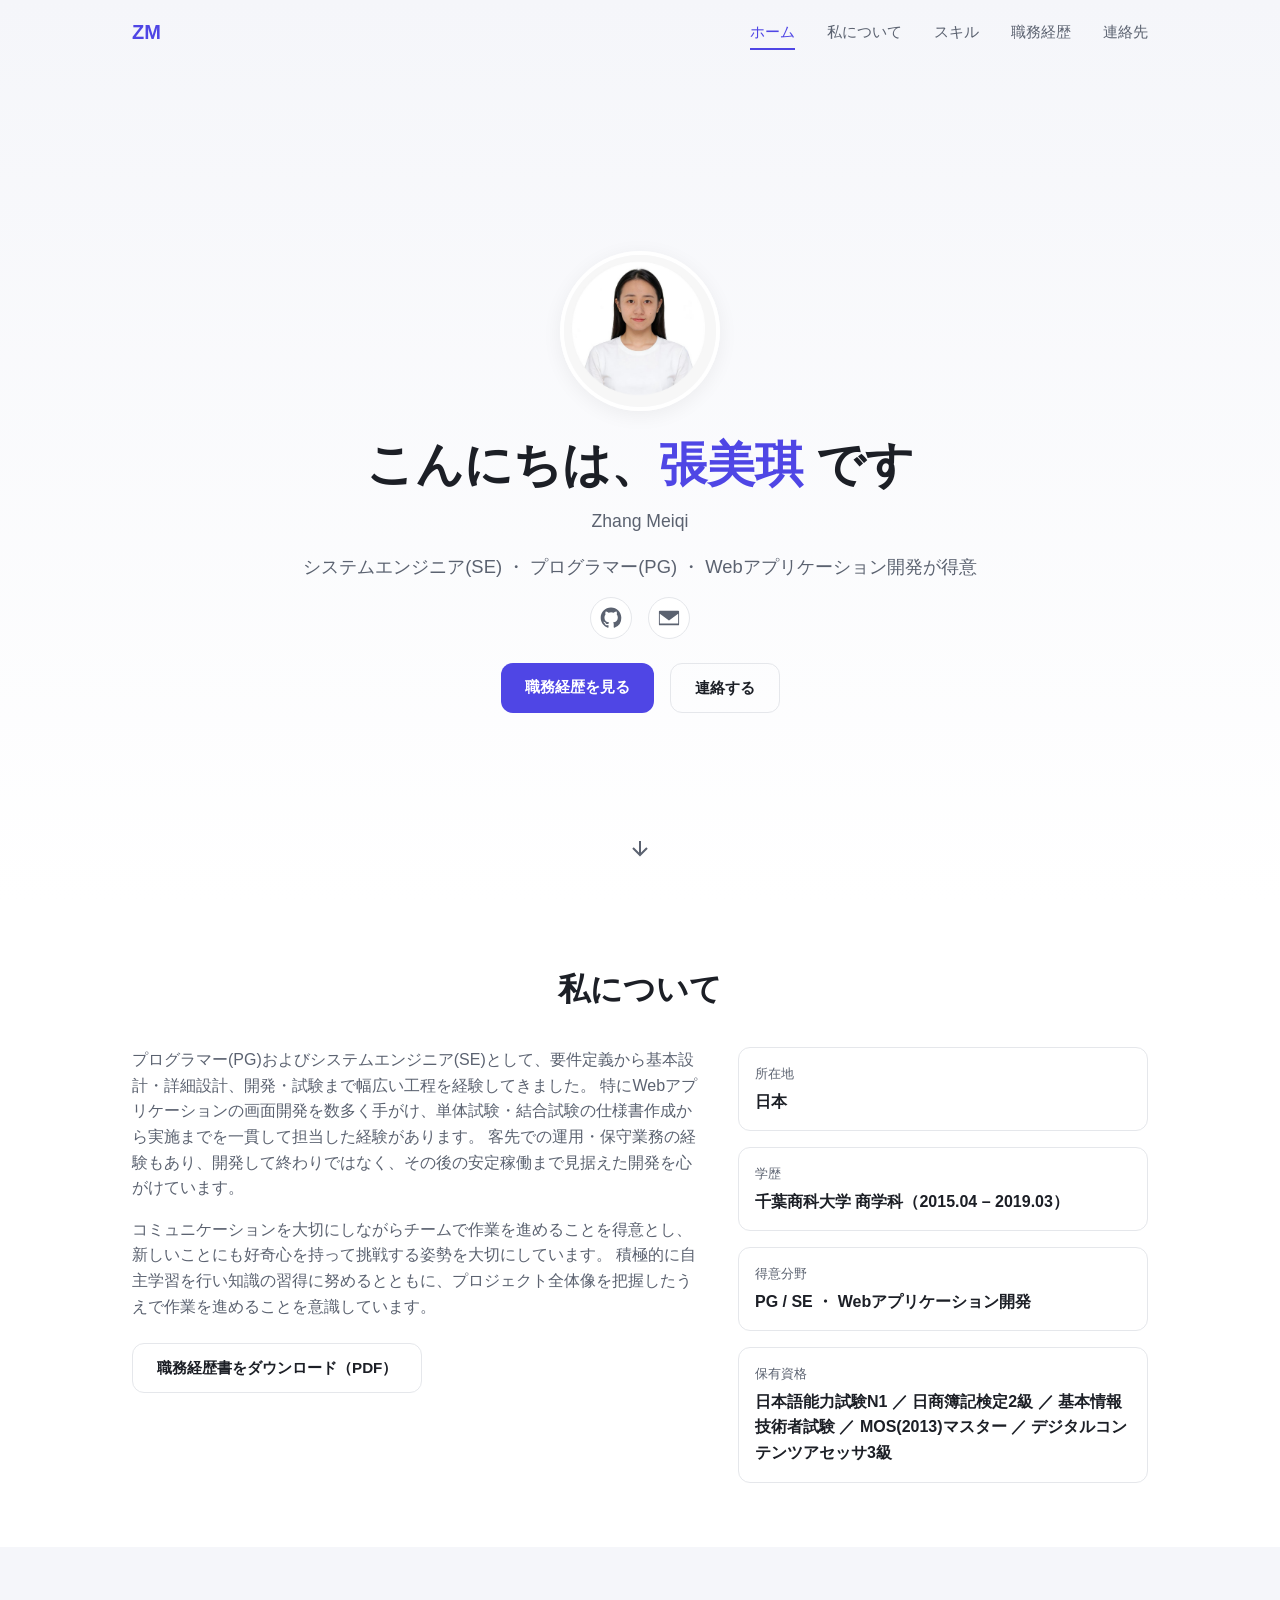
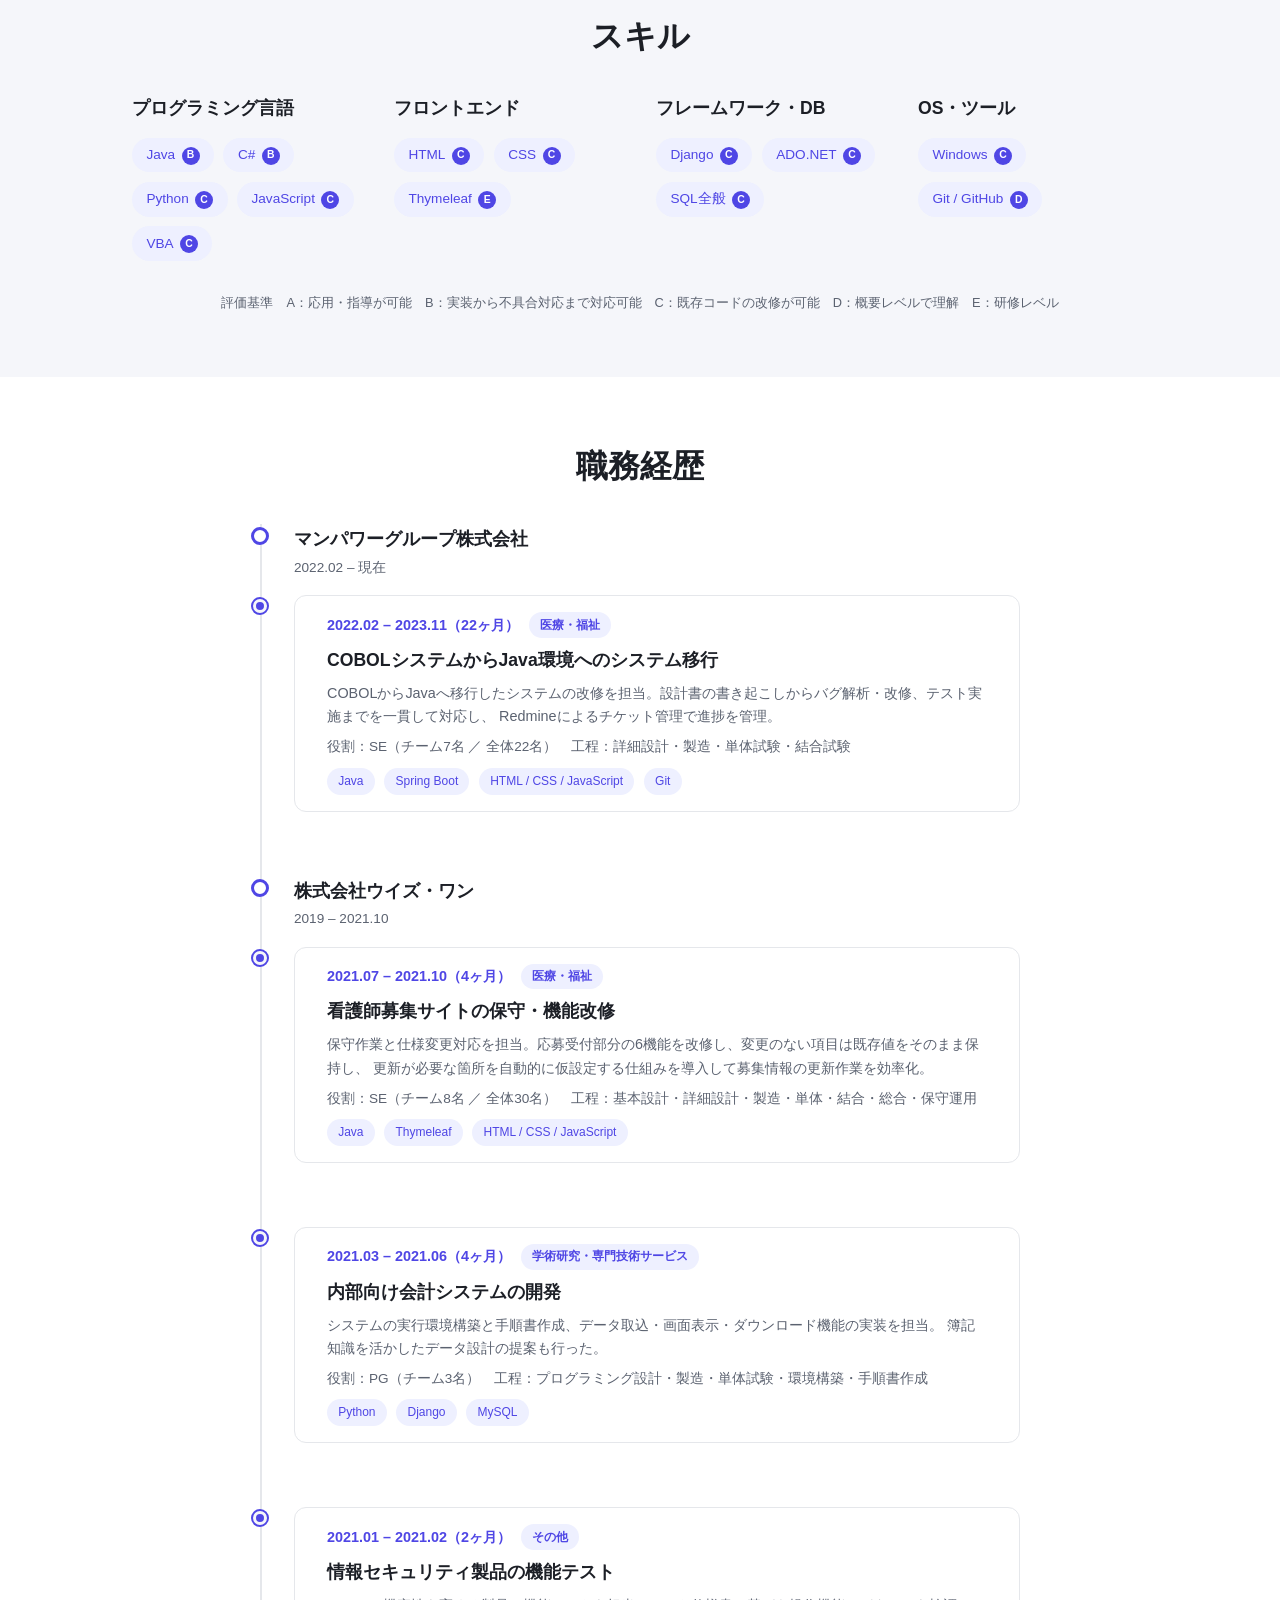
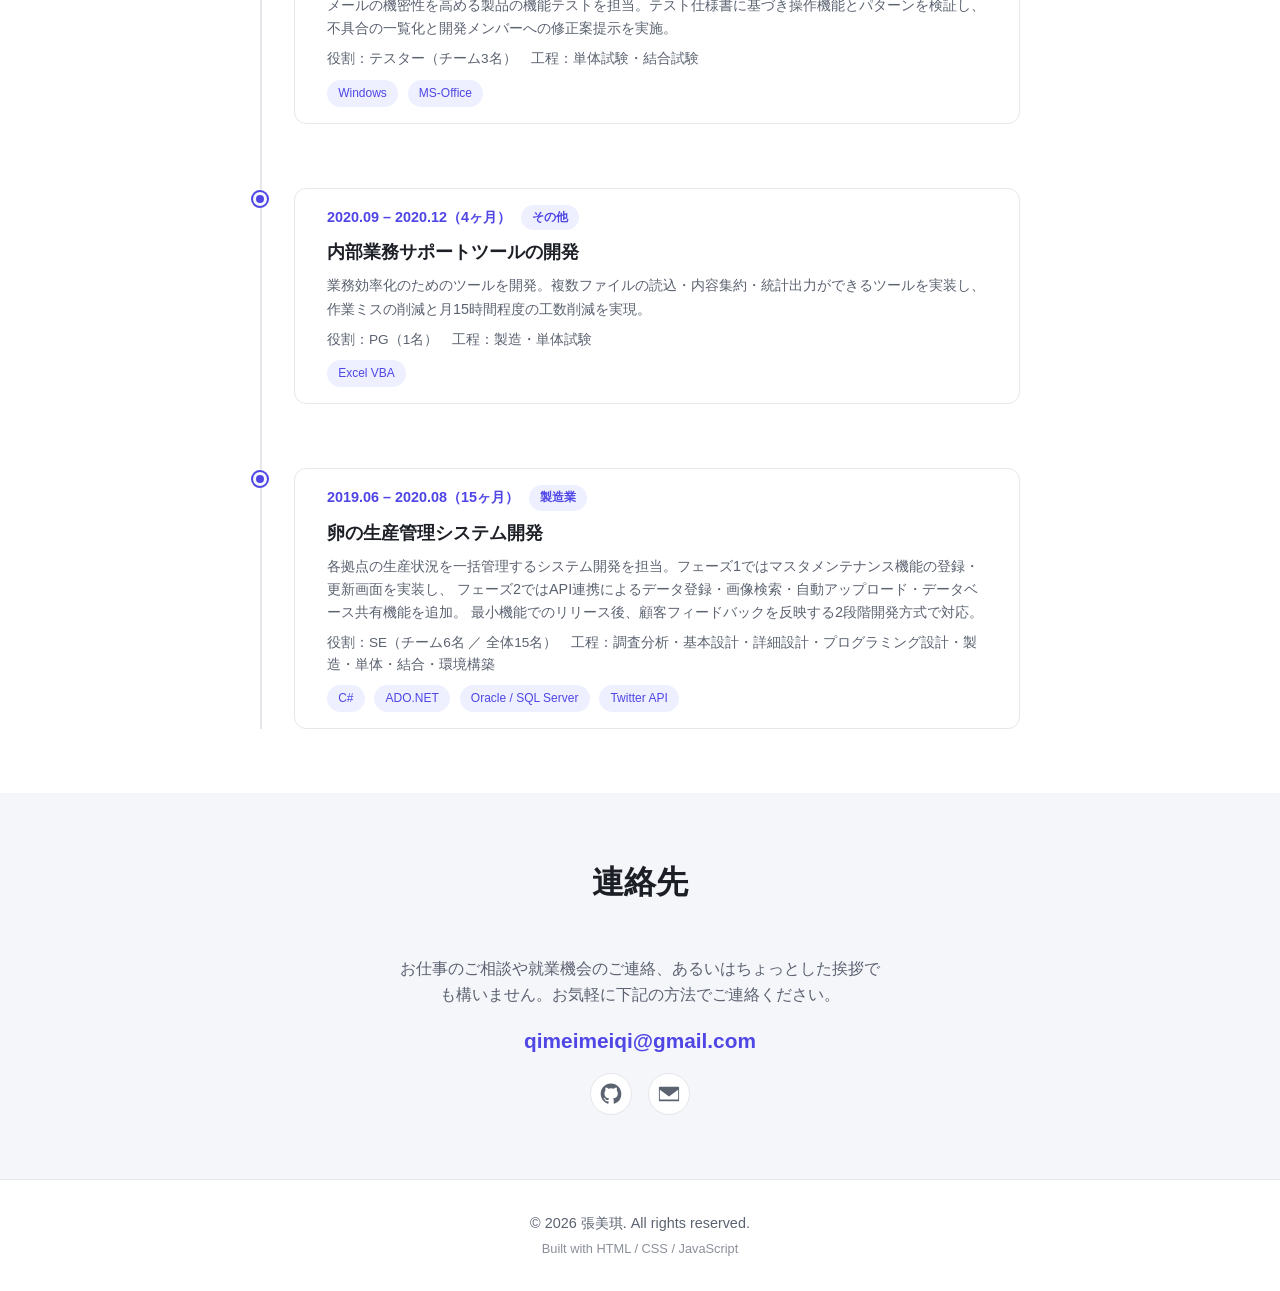
==== index.html @ 6fef71ed "Add personal portfolio website Static single-page site with hero, about, skills, career timeline, an" ====
<!DOCTYPE html>
<html lang="ja">
<head>
  <meta charset="UTF-8">
  <meta name="viewport" content="width=device-width, initial-scale=1.0">
  <!-- TODO: 替换为你自己的描述，用于搜索引擎摘要 -->
  <meta name="description" content="張美琪のポートフォリオサイト —— システムエンジニア(SE)・プログラマー(PG)。Webアプリケーション開発を中心に活動しています。">
  <title>張美琪 | ポートフォリオ</title>
  <link rel="icon" href="assets/favicon.svg" type="image/svg+xml">
  <link rel="stylesheet" href="css/style.css">
</head>
<body>

  <!-- ========== 导航栏 ========== -->
  <header class="navbar" id="navbar">
    <nav class="nav container">
      <a href="#home" class="nav-logo">ZM</a>
      <button class="nav-toggle" id="navToggle" aria-label="メニューを開く" aria-expanded="false">
        <span></span>
        <span></span>
        <span></span>
      </button>
      <ul class="nav-links" id="navLinks">
        <li><a href="#home" class="nav-link active" data-nav="home">ホーム</a></li>
        <li><a href="#about" class="nav-link" data-nav="about">私について</a></li>
        <li><a href="#skills" class="nav-link" data-nav="skills">スキル</a></li>
        <li><a href="#career" class="nav-link" data-nav="career">職務経歴</a></li>
        <li><a href="#contact" class="nav-link" data-nav="contact">連絡先</a></li>
      </ul>
    </nav>
  </header>

  <main>

    <!-- ========== Hero 首屏 ========== -->
    <section id="home" class="hero">
      <div class="container hero-content">
        <img
          class="hero-avatar"
          src="assets/images/avatar.jpg"
          alt="張美琪のプロフィール写真"
          width="160"
          height="160"
        >
        <h1 class="hero-title">こんにちは、<span class="highlight">張美琪</span> です <span class="hero-title-en">Zhang Meiqi</span></h1>
        <p class="hero-subtitle">システムエンジニア(SE) ・ プログラマー(PG) ・ Webアプリケーション開発が得意</p>

        <div class="social-links">
          <a href="https://github.com/qimeimeiqi-hash" class="social-link" aria-label="GitHub" title="GitHub" target="_blank" rel="noopener noreferrer">
            <svg viewBox="0 0 24 24" width="22" height="22" fill="currentColor" aria-hidden="true">
              <path d="M12 .5C5.73.5.75 5.48.75 11.75c0 5.02 3.26 9.28 7.78 10.78.57.1.78-.25.78-.55 0-.27-.01-1.16-.02-2.1-3.17.69-3.84-1.34-3.84-1.34-.52-1.32-1.27-1.67-1.27-1.67-1.04-.71.08-.7.08-.7 1.15.08 1.75 1.18 1.75 1.18 1.02 1.75 2.67 1.24 3.32.95.1-.74.4-1.24.72-1.53-2.53-.29-5.19-1.27-5.19-5.63 0-1.24.44-2.26 1.17-3.05-.12-.29-.51-1.45.11-3.02 0 0 .96-.31 3.14 1.17a10.9 10.9 0 0 1 5.72 0c2.18-1.48 3.14-1.17 3.14-1.17.62 1.57.23 2.73.11 3.02.73.79 1.17 1.81 1.17 3.05 0 4.37-2.67 5.34-5.21 5.62.41.36.77 1.07.77 2.15 0 1.55-.01 2.8-.01 3.18 0 .3.2.66.79.55A11.26 11.26 0 0 0 23.25 11.75C23.25 5.48 18.27.5 12 .5z"/>
            </svg>
          </a>
          <a href="mailto:qimeimeiqi@gmail.com" class="social-link" aria-label="メール" title="メール">
            <svg viewBox="0 0 24 24" width="22" height="22" fill="currentColor" aria-hidden="true">
              <path d="M2 4h20a1 1 0 0 1 1 1v14a1 1 0 0 1-1 1H2a1 1 0 0 1-1-1V5a1 1 0 0 1 1-1zm10 9L3.5 6h17L12 13zM2 7.24V18h20V7.24l-10 7.5-10-7.5z"/>
            </svg>
          </a>
        </div>

        <div class="hero-cta">
          <a href="#career" class="btn btn-primary">職務経歴を見る</a>
          <a href="#contact" class="btn btn-outline">連絡する</a>
        </div>
      </div>

      <a href="#about" class="scroll-hint" aria-label="下へスクロール">
        <svg viewBox="0 0 24 24" width="24" height="24" fill="none" stroke="currentColor" stroke-width="2" aria-hidden="true">
          <path d="M12 5v14M5 12l7 7 7-7"/>
        </svg>
      </a>
    </section>

    <!-- ========== 关于我 ========== -->
    <section id="about" class="section">
      <div class="container">
        <h2 class="section-title fade-in">私について</h2>
        <div class="about-grid">
          <div class="about-text fade-in">
            <p>
              プログラマー(PG)およびシステムエンジニア(SE)として、要件定義から基本設計・詳細設計、開発・試験まで幅広い工程を経験してきました。
              特にWebアプリケーションの画面開発を数多く手がけ、単体試験・結合試験の仕様書作成から実施までを一貫して担当した経験があります。
              客先での運用・保守業務の経験もあり、開発して終わりではなく、その後の安定稼働まで見据えた開発を心がけています。
            </p>
            <p>
              コミュニケーションを大切にしながらチームで作業を進めることを得意とし、新しいことにも好奇心を持って挑戦する姿勢を大切にしています。
              積極的に自主学習を行い知識の習得に努めるとともに、プロジェクト全体像を把握したうえで作業を進めることを意識しています。
            </p>
            <a href="assets/docs/resume.pdf" class="btn btn-outline resume-btn" download="職務経歴書_張美琪.pdf">職務経歴書をダウンロード（PDF）</a>
          </div>
          <div class="about-cards fade-in">
            <div class="info-card">
              <span class="info-card-label">所在地</span>
              <span class="info-card-value">日本</span>
            </div>
            <div class="info-card">
              <span class="info-card-label">学歴</span>
              <span class="info-card-value">千葉商科大学 商学科（2015.04 – 2019.03）</span>
            </div>
            <div class="info-card">
              <span class="info-card-label">得意分野</span>
              <span class="info-card-value">PG / SE ・ Webアプリケーション開発</span>
            </div>
            <div class="info-card">
              <span class="info-card-label">保有資格</span>
              <span class="info-card-value">日本語能力試験N1 ／ 日商簿記検定2級 ／ 基本情報技術者試験 ／ MOS(2013)マスター ／ デジタルコンテンツアセッサ3級</span>
            </div>
          </div>
        </div>
      </div>
    </section>

    <!-- ========== 技能 ========== -->
    <section id="skills" class="section section-alt">
      <div class="container">
        <h2 class="section-title fade-in">スキル</h2>
        <div class="skills-grid">
          <div class="skill-group fade-in">
            <h3 class="skill-group-title">プログラミング言語</h3>
            <div class="tag-cloud">
              <span class="tag">Java<span class="skill-level" title="基本実装から不具合対応まで対応可能">B</span></span>
              <span class="tag">C#<span class="skill-level" title="基本実装から不具合対応まで対応可能">B</span></span>
              <span class="tag">Python<span class="skill-level" title="既存コードの改修が可能">C</span></span>
              <span class="tag">JavaScript<span class="skill-level" title="既存コードの改修が可能">C</span></span>
              <span class="tag">VBA<span class="skill-level" title="既存コードの改修が可能">C</span></span>
            </div>
          </div>
          <div class="skill-group fade-in">
            <h3 class="skill-group-title">フロントエンド</h3>
            <div class="tag-cloud">
              <span class="tag">HTML<span class="skill-level" title="既存コードの改修が可能">C</span></span>
              <span class="tag">CSS<span class="skill-level" title="既存コードの改修が可能">C</span></span>
              <span class="tag">Thymeleaf<span class="skill-level" title="研修レベル">E</span></span>
            </div>
          </div>
          <div class="skill-group fade-in">
            <h3 class="skill-group-title">フレームワーク・DB</h3>
            <div class="tag-cloud">
              <span class="tag">Django<span class="skill-level" title="既存コードの改修が可能">C</span></span>
              <span class="tag">ADO.NET<span class="skill-level" title="既存コードの改修が可能">C</span></span>
              <span class="tag">SQL全般<span class="skill-level" title="既存コードの改修が可能">C</span></span>
            </div>
          </div>
          <div class="skill-group fade-in">
            <h3 class="skill-group-title">OS・ツール</h3>
            <div class="tag-cloud">
              <span class="tag">Windows<span class="skill-level" title="既存コードの改修が可能">C</span></span>
              <span class="tag">Git / GitHub<span class="skill-level" title="概要レベルで理解">D</span></span>
            </div>
          </div>
        </div>
        <p class="skills-legend fade-in">評価基準　A：応用・指導が可能　B：実装から不具合対応まで対応可能　C：既存コードの改修が可能　D：概要レベルで理解　E：研修レベル</p>
      </div>
    </section>

    <!-- ========== 职务经历 ========== -->
    <section id="career" class="section">
      <div class="container">
        <h2 class="section-title fade-in">職務経歴</h2>
        <div class="timeline">

          <div class="timeline-company fade-in">
            <span class="timeline-company-dot"></span>
            <div>
              <h3 class="timeline-company-name">マンパワーグループ株式会社</h3>
              <span class="timeline-company-period">2022.02 – 現在</span>
            </div>
          </div>

          <div class="timeline-item fade-in">
            <span class="timeline-dot"></span>
            <div class="timeline-content">
              <div class="timeline-meta">
                <span class="timeline-date">2022.02 – 2023.11（22ヶ月）</span>
                <span class="timeline-industry">医療・福祉</span>
              </div>
              <h3 class="timeline-title">COBOLシステムからJava環境へのシステム移行</h3>
              <p class="timeline-desc">
                COBOLからJavaへ移行したシステムの改修を担当。設計書の書き起こしからバグ解析・改修、テスト実施までを一貫して対応し、
                Redmineによるチケット管理で進捗を管理。
              </p>
              <p class="timeline-role">役割：SE（チーム7名 ／ 全体22名）　工程：詳細設計・製造・単体試験・結合試験</p>
              <div class="tag-cloud">
                <span class="tag tag-sm">Java</span>
                <span class="tag tag-sm">Spring Boot</span>
                <span class="tag tag-sm">HTML / CSS / JavaScript</span>
                <span class="tag tag-sm">Git</span>
              </div>
            </div>
          </div>

          <div class="timeline-company fade-in">
            <span class="timeline-company-dot"></span>
            <div>
              <h3 class="timeline-company-name">株式会社ウイズ・ワン</h3>
              <span class="timeline-company-period">2019 – 2021.10</span>
            </div>
          </div>

          <div class="timeline-item fade-in">
            <span class="timeline-dot"></span>
            <div class="timeline-content">
              <div class="timeline-meta">
                <span class="timeline-date">2021.07 – 2021.10（4ヶ月）</span>
                <span class="timeline-industry">医療・福祉</span>
              </div>
              <h3 class="timeline-title">看護師募集サイトの保守・機能改修</h3>
              <p class="timeline-desc">
                保守作業と仕様変更対応を担当。応募受付部分の6機能を改修し、変更のない項目は既存値をそのまま保持し、
                更新が必要な箇所を自動的に仮設定する仕組みを導入して募集情報の更新作業を効率化。
              </p>
              <p class="timeline-role">役割：SE（チーム8名 ／ 全体30名）　工程：基本設計・詳細設計・製造・単体・結合・総合・保守運用</p>
              <div class="tag-cloud">
                <span class="tag tag-sm">Java</span>
                <span class="tag tag-sm">Thymeleaf</span>
                <span class="tag tag-sm">HTML / CSS / JavaScript</span>
              </div>
            </div>
          </div>

          <div class="timeline-item fade-in">
            <span class="timeline-dot"></span>
            <div class="timeline-content">
              <div class="timeline-meta">
                <span class="timeline-date">2021.03 – 2021.06（4ヶ月）</span>
                <span class="timeline-industry">学術研究・専門技術サービス</span>
              </div>
              <h3 class="timeline-title">内部向け会計システムの開発</h3>
              <p class="timeline-desc">
                システムの実行環境構築と手順書作成、データ取込・画面表示・ダウンロード機能の実装を担当。
                簿記知識を活かしたデータ設計の提案も行った。
              </p>
              <p class="timeline-role">役割：PG（チーム3名）　工程：プログラミング設計・製造・単体試験・環境構築・手順書作成</p>
              <div class="tag-cloud">
                <span class="tag tag-sm">Python</span>
                <span class="tag tag-sm">Django</span>
                <span class="tag tag-sm">MySQL</span>
              </div>
            </div>
          </div>

          <div class="timeline-item fade-in">
            <span class="timeline-dot"></span>
            <div class="timeline-content">
              <div class="timeline-meta">
                <span class="timeline-date">2021.01 – 2021.02（2ヶ月）</span>
                <span class="timeline-industry">その他</span>
              </div>
              <h3 class="timeline-title">情報セキュリティ製品の機能テスト</h3>
              <p class="timeline-desc">
                メールの機密性を高める製品の機能テストを担当。テスト仕様書に基づき操作機能とパターンを検証し、
                不具合の一覧化と開発メンバーへの修正案提示を実施。
              </p>
              <p class="timeline-role">役割：テスター（チーム3名）　工程：単体試験・結合試験</p>
              <div class="tag-cloud">
                <span class="tag tag-sm">Windows</span>
                <span class="tag tag-sm">MS-Office</span>
              </div>
            </div>
          </div>

          <div class="timeline-item fade-in">
            <span class="timeline-dot"></span>
            <div class="timeline-content">
              <div class="timeline-meta">
                <span class="timeline-date">2020.09 – 2020.12（4ヶ月）</span>
                <span class="timeline-industry">その他</span>
              </div>
              <h3 class="timeline-title">内部業務サポートツールの開発</h3>
              <p class="timeline-desc">
                業務効率化のためのツールを開発。複数ファイルの読込・内容集約・統計出力ができるツールを実装し、
                作業ミスの削減と月15時間程度の工数削減を実現。
              </p>
              <p class="timeline-role">役割：PG（1名）　工程：製造・単体試験</p>
              <div class="tag-cloud">
                <span class="tag tag-sm">Excel VBA</span>
              </div>
            </div>
          </div>

          <div class="timeline-item fade-in">
            <span class="timeline-dot"></span>
            <div class="timeline-content">
              <div class="timeline-meta">
                <span class="timeline-date">2019.06 – 2020.08（15ヶ月）</span>
                <span class="timeline-industry">製造業</span>
              </div>
              <h3 class="timeline-title">卵の生産管理システム開発</h3>
              <p class="timeline-desc">
                各拠点の生産状況を一括管理するシステム開発を担当。フェーズ1ではマスタメンテナンス機能の登録・更新画面を実装し、
                フェーズ2ではAPI連携によるデータ登録・画像検索・自動アップロード・データベース共有機能を追加。
                最小機能でのリリース後、顧客フィードバックを反映する2段階開発方式で対応。
              </p>
              <p class="timeline-role">役割：SE（チーム6名 ／ 全体15名）　工程：調査分析・基本設計・詳細設計・プログラミング設計・製造・単体・結合・環境構築</p>
              <div class="tag-cloud">
                <span class="tag tag-sm">C#</span>
                <span class="tag tag-sm">ADO.NET</span>
                <span class="tag tag-sm">Oracle / SQL Server</span>
                <span class="tag tag-sm">Twitter API</span>
              </div>
            </div>
          </div>

        </div>
      </div>
    </section>

    <!-- ========== 联系方式 ========== -->
    <section id="contact" class="section section-alt">
      <div class="container contact-content">
        <h2 class="section-title fade-in">連絡先</h2>
        <p class="contact-text fade-in">お仕事のご相談や就業機会のご連絡、あるいはちょっとした挨拶でも構いません。お気軽に下記の方法でご連絡ください。</p>

        <a href="mailto:qimeimeiqi@gmail.com" class="contact-email fade-in">qimeimeiqi@gmail.com</a>

        <div class="social-links fade-in">
          <a href="https://github.com/qimeimeiqi-hash" class="social-link" aria-label="GitHub" title="GitHub" target="_blank" rel="noopener noreferrer">
            <svg viewBox="0 0 24 24" width="22" height="22" fill="currentColor" aria-hidden="true">
              <path d="M12 .5C5.73.5.75 5.48.75 11.75c0 5.02 3.26 9.28 7.78 10.78.57.1.78-.25.78-.55 0-.27-.01-1.16-.02-2.1-3.17.69-3.84-1.34-3.84-1.34-.52-1.32-1.27-1.67-1.27-1.67-1.04-.71.08-.7.08-.7 1.15.08 1.75 1.18 1.75 1.18 1.02 1.75 2.67 1.24 3.32.95.1-.74.4-1.24.72-1.53-2.53-.29-5.19-1.27-5.19-5.63 0-1.24.44-2.26 1.17-3.05-.12-.29-.51-1.45.11-3.02 0 0 .96-.31 3.14 1.17a10.9 10.9 0 0 1 5.72 0c2.18-1.48 3.14-1.17 3.14-1.17.62 1.57.23 2.73.11 3.02.73.79 1.17 1.81 1.17 3.05 0 4.37-2.67 5.34-5.21 5.62.41.36.77 1.07.77 2.15 0 1.55-.01 2.8-.01 3.18 0 .3.2.66.79.55A11.26 11.26 0 0 0 23.25 11.75C23.25 5.48 18.27.5 12 .5z"/>
            </svg>
          </a>
          <a href="mailto:qimeimeiqi@gmail.com" class="social-link" aria-label="メール" title="メール">
            <svg viewBox="0 0 24 24" width="22" height="22" fill="currentColor" aria-hidden="true">
              <path d="M2 4h20a1 1 0 0 1 1 1v14a1 1 0 0 1-1 1H2a1 1 0 0 1-1-1V5a1 1 0 0 1 1-1zm10 9L3.5 6h17L12 13zM2 7.24V18h20V7.24l-10 7.5-10-7.5z"/>
            </svg>
          </a>
        </div>
      </div>
    </section>

  </main>

  <!-- ========== 页脚 ========== -->
  <footer class="footer">
    <div class="container footer-content">
      <p>&copy; <span id="year"></span> 張美琪. All rights reserved.</p>
      <p class="footer-note">Built with HTML / CSS / JavaScript</p>
    </div>
  </footer>

  <button class="back-to-top" id="backToTop" aria-label="ページ上部へ戻る">
    <svg viewBox="0 0 24 24" width="20" height="20" fill="none" stroke="currentColor" stroke-width="2" aria-hidden="true">
      <path d="M12 19V5M5 12l7-7 7 7"/>
    </svg>
  </button>

  <script src="js/main.js"></script>
</body>
</html>
---- css/style.css ----
/* ============================================================
   CSS 变量 / 主题色（默认亮色，暗色模式见文件底部媒体查询）
   ============================================================ */
:root {
  --color-bg: #ffffff;
  --color-bg-alt: #f5f6fa;
  --color-text: #1c1f26;
  --color-text-muted: #5b6270;
  --color-primary: #4f46e5;
  --color-primary-hover: #4338ca;
  --color-border: #e5e7eb;
  --color-card-bg: #ffffff;
  --color-nav-bg: rgba(255, 255, 255, 0.85);
  --color-tag-bg: #eef0ff;
  --color-tag-text: #4f46e5;

  --font-base: -apple-system, BlinkMacSystemFont, "Segoe UI", "PingFang SC",
    "Microsoft YaHei", Roboto, Helvetica, Arial, sans-serif;

  --spacing-sm: 0.5rem;
  --spacing-md: 1rem;
  --spacing-lg: 2rem;
  --spacing-xl: 4rem;

  --radius: 12px;
  --transition: 0.25s ease;
  --shadow: 0 4px 20px rgba(0, 0, 0, 0.06);
}

/* ============================================================
   Reset
   ============================================================ */
* {
  margin: 0;
  padding: 0;
  box-sizing: border-box;
}

html {
  scroll-behavior: smooth;
}

body {
  font-family: var(--font-base);
  background: var(--color-bg);
  color: var(--color-text);
  line-height: 1.6;
  -webkit-font-smoothing: antialiased;
}

img {
  max-width: 100%;
  display: block;
}

a {
  color: inherit;
  text-decoration: none;
}

ul {
  list-style: none;
}

.container {
  width: 100%;
  max-width: 1080px;
  margin: 0 auto;
  padding: 0 var(--spacing-lg);
}

section[id] {
  scroll-margin-top: 72px;
}

/* ============================================================
   导航栏
   ============================================================ */
.navbar {
  position: fixed;
  top: 0;
  left: 0;
  right: 0;
  z-index: 100;
  background: transparent;
  transition: background var(--transition), box-shadow var(--transition);
}

.navbar.scrolled {
  background: var(--color-nav-bg);
  backdrop-filter: blur(10px);
  box-shadow: var(--shadow);
}

.nav {
  display: flex;
  align-items: center;
  justify-content: space-between;
  height: 64px;
}

.nav-logo {
  font-weight: 700;
  font-size: 1.25rem;
  color: var(--color-primary);
}

.nav-links {
  display: flex;
  gap: var(--spacing-lg);
}

.nav-link {
  font-size: 0.95rem;
  font-weight: 500;
  color: var(--color-text-muted);
  padding: var(--spacing-sm) 0;
  border-bottom: 2px solid transparent;
  transition: color var(--transition), border-color var(--transition);
}

.nav-link:hover,
.nav-link.active {
  color: var(--color-primary);
  border-bottom-color: var(--color-primary);
}

.nav-toggle {
  display: none;
  flex-direction: column;
  justify-content: center;
  gap: 5px;
  width: 32px;
  height: 32px;
  background: none;
  border: none;
  cursor: pointer;
}

.nav-toggle span {
  display: block;
  height: 2px;
  background: var(--color-text);
  border-radius: 2px;
  transition: transform var(--transition), opacity var(--transition);
}

/* ============================================================
   按钮 / 标签 通用组件
   ============================================================ */
.btn {
  display: inline-block;
  padding: 0.75rem 1.5rem;
  border-radius: var(--radius);
  font-weight: 600;
  font-size: 0.95rem;
  transition: transform var(--transition), background var(--transition), color var(--transition);
}

.btn:hover {
  transform: translateY(-2px);
}

.btn-primary {
  background: var(--color-primary);
  color: #fff;
}

.btn-primary:hover {
  background: var(--color-primary-hover);
}

.btn-outline {
  border: 1.5px solid var(--color-border);
  color: var(--color-text);
}

.btn-outline:hover {
  border-color: var(--color-primary);
  color: var(--color-primary);
}

.tag-cloud {
  display: flex;
  flex-wrap: wrap;
  gap: 0.6rem;
}

.tag {
  background: var(--color-tag-bg);
  color: var(--color-tag-text);
  padding: 0.4rem 0.9rem;
  border-radius: 999px;
  font-size: 0.85rem;
  font-weight: 500;
}

.tag-sm {
  font-size: 0.75rem;
  padding: 0.25rem 0.7rem;
}

/* ============================================================
   Hero 首屏
   ============================================================ */
.hero {
  min-height: 100vh;
  display: flex;
  align-items: center;
  justify-content: center;
  position: relative;
  padding-top: 64px;
  background: linear-gradient(180deg, var(--color-bg-alt) 0%, var(--color-bg) 100%);
}

.hero-content {
  text-align: center;
  display: flex;
  flex-direction: column;
  align-items: center;
  gap: var(--spacing-md);
}

.hero-avatar {
  width: 160px;
  height: 160px;
  border-radius: 50%;
  border: 4px solid var(--color-card-bg);
  box-shadow: var(--shadow);
  object-fit: cover;
}

.hero-title {
  font-size: clamp(2rem, 5vw, 3rem);
  font-weight: 800;
}

.hero-title-en {
  display: block;
  font-size: 1.1rem;
  font-weight: 500;
  color: var(--color-text-muted);
  margin-top: 0.25rem;
}

.highlight {
  color: var(--color-primary);
}

.hero-subtitle {
  font-size: 1.15rem;
  color: var(--color-text-muted);
}

.social-links {
  display: flex;
  gap: var(--spacing-md);
}

.social-link {
  width: 42px;
  height: 42px;
  display: flex;
  align-items: center;
  justify-content: center;
  border-radius: 50%;
  background: var(--color-card-bg);
  border: 1px solid var(--color-border);
  color: var(--color-text-muted);
  transition: color var(--transition), border-color var(--transition), transform var(--transition);
}

.social-link:hover {
  color: var(--color-primary);
  border-color: var(--color-primary);
  transform: translateY(-2px);
}

.hero-cta {
  display: flex;
  gap: var(--spacing-md);
  margin-top: var(--spacing-sm);
}

.scroll-hint {
  position: absolute;
  bottom: var(--spacing-lg);
  left: 50%;
  transform: translateX(-50%);
  color: var(--color-text-muted);
  animation: bounce 2s infinite;
}

@keyframes bounce {
  0%, 100% { transform: translate(-50%, 0); }
  50% { transform: translate(-50%, 8px); }
}

/* ============================================================
   通用 Section
   ============================================================ */
.section {
  padding: var(--spacing-xl) 0;
}

.section-alt {
  background: var(--color-bg-alt);
}

.section-title {
  font-size: 2rem;
  font-weight: 700;
  margin-bottom: var(--spacing-lg);
  text-align: center;
}

/* ============================================================
   关于我
   ============================================================ */
.about-grid {
  display: grid;
  grid-template-columns: 1.4fr 1fr;
  gap: var(--spacing-lg);
  align-items: start;
}

.about-text p {
  color: var(--color-text-muted);
  margin-bottom: var(--spacing-md);
}

.resume-btn {
  margin-top: var(--spacing-sm);
}

.about-cards {
  display: flex;
  flex-direction: column;
  gap: var(--spacing-md);
}

.info-card {
  background: var(--color-card-bg);
  border: 1px solid var(--color-border);
  border-radius: var(--radius);
  padding: var(--spacing-md);
  display: flex;
  flex-direction: column;
  gap: 0.25rem;
}

.info-card-label {
  font-size: 0.8rem;
  color: var(--color-text-muted);
}

.info-card-value {
  font-weight: 600;
}

/* ============================================================
   技能
   ============================================================ */
.skills-grid {
  display: grid;
  grid-template-columns: repeat(auto-fit, minmax(220px, 1fr));
  gap: var(--spacing-lg);
}

.skill-group-title {
  margin-bottom: var(--spacing-md);
  font-size: 1.1rem;
}

.skill-level {
  display: inline-flex;
  align-items: center;
  justify-content: center;
  width: 18px;
  height: 18px;
  margin-left: 0.4rem;
  border-radius: 50%;
  background: var(--color-primary);
  color: #fff;
  font-size: 0.65rem;
  font-weight: 700;
  vertical-align: middle;
}

.skills-legend {
  margin-top: var(--spacing-lg);
  text-align: center;
  font-size: 0.8rem;
  color: var(--color-text-muted);
}

/* ============================================================
   职务经历时间线
   ============================================================ */
.timeline {
  position: relative;
  max-width: 760px;
  margin: 0 auto;
  padding-left: 32px;
  border-left: 2px solid var(--color-border);
}

.timeline-item {
  position: relative;
  padding-bottom: var(--spacing-xl);
}

.timeline-item:last-child {
  padding-bottom: 0;
}

.timeline-company {
  position: relative;
  display: flex;
  align-items: baseline;
  gap: 0.6rem;
  flex-wrap: wrap;
  margin-bottom: var(--spacing-md);
}

.timeline-company-dot {
  position: absolute;
  left: -43px;
  top: 3px;
  width: 18px;
  height: 18px;
  border-radius: 50%;
  background: var(--color-bg);
  border: 3px solid var(--color-primary);
}

.timeline-company-name {
  font-size: 1.15rem;
  font-weight: 800;
}

.timeline-company-period {
  font-size: 0.85rem;
  color: var(--color-text-muted);
}

.timeline-dot {
  position: absolute;
  left: -41px;
  top: 4px;
  width: 14px;
  height: 14px;
  border-radius: 50%;
  background: var(--color-primary);
  border: 3px solid var(--color-bg-alt);
  box-shadow: 0 0 0 2px var(--color-primary);
}

.timeline-content {
  background: var(--color-card-bg);
  border: 1px solid var(--color-border);
  border-radius: var(--radius);
  padding: var(--spacing-md) var(--spacing-lg);
}

.timeline-meta {
  display: flex;
  flex-wrap: wrap;
  gap: 0.6rem;
  align-items: center;
  margin-bottom: 0.5rem;
}

.timeline-date {
  font-weight: 700;
  color: var(--color-primary);
  font-size: 0.9rem;
}

.timeline-industry {
  background: var(--color-tag-bg);
  color: var(--color-tag-text);
  padding: 0.2rem 0.7rem;
  border-radius: 999px;
  font-size: 0.75rem;
  font-weight: 600;
}

.timeline-title {
  font-size: 1.1rem;
  margin-bottom: 0.5rem;
}

.timeline-desc {
  color: var(--color-text-muted);
  font-size: 0.9rem;
  margin-bottom: 0.5rem;
}

.timeline-role {
  font-size: 0.85rem;
  color: var(--color-text-muted);
  margin-bottom: 0.6rem;
}

/* ============================================================
   联系方式
   ============================================================ */
.contact-content {
  text-align: center;
  display: flex;
  flex-direction: column;
  align-items: center;
  gap: var(--spacing-md);
}

.contact-text {
  color: var(--color-text-muted);
  max-width: 480px;
}

.contact-email {
  font-size: 1.3rem;
  font-weight: 700;
  color: var(--color-primary);
}

.contact-email:hover {
  text-decoration: underline;
}

/* ============================================================
   页脚
   ============================================================ */
.footer {
  padding: var(--spacing-lg) 0;
  border-top: 1px solid var(--color-border);
}

.footer-content {
  text-align: center;
  color: var(--color-text-muted);
  font-size: 0.9rem;
}

.footer-note {
  margin-top: 0.25rem;
  font-size: 0.8rem;
  opacity: 0.7;
}

/* ============================================================
   返回顶部
   ============================================================ */
.back-to-top {
  position: fixed;
  right: var(--spacing-lg);
  bottom: var(--spacing-lg);
  width: 44px;
  height: 44px;
  border-radius: 50%;
  background: var(--color-primary);
  color: #fff;
  border: none;
  display: flex;
  align-items: center;
  justify-content: center;
  cursor: pointer;
  opacity: 0;
  visibility: hidden;
  transform: translateY(10px);
  transition: opacity var(--transition), transform var(--transition), visibility var(--transition);
  box-shadow: var(--shadow);
  z-index: 90;
}

.back-to-top.visible {
  opacity: 1;
  visibility: visible;
  transform: translateY(0);
}

/* ============================================================
   滚动淡入动画
   ============================================================ */
.fade-in {
  opacity: 0;
  transform: translateY(24px);
  transition: opacity 0.6s ease, transform 0.6s ease;
}

.fade-in.visible {
  opacity: 1;
  transform: translateY(0);
}

/* ============================================================
   响应式
   ============================================================ */
@media (max-width: 768px) {
  .nav-toggle {
    display: flex;
  }

  .nav-links {
    position: fixed;
    top: 64px;
    left: 0;
    right: 0;
    flex-direction: column;
    background: var(--color-bg);
    padding: var(--spacing-md) var(--spacing-lg);
    gap: var(--spacing-md);
    box-shadow: var(--shadow);
    transform: translateY(-150%);
    opacity: 0;
    transition: transform var(--transition), opacity var(--transition);
  }

  .nav-links.open {
    transform: translateY(0);
    opacity: 1;
  }

  .nav-toggle.open span:nth-child(1) {
    transform: translateY(7px) rotate(45deg);
  }

  .nav-toggle.open span:nth-child(2) {
    opacity: 0;
  }

  .nav-toggle.open span:nth-child(3) {
    transform: translateY(-7px) rotate(-45deg);
  }

  .about-grid {
    grid-template-columns: 1fr;
  }

  .skills-grid {
    grid-template-columns: 1fr;
  }

  .hero-cta {
    flex-direction: column;
    width: 100%;
  }
}

/* ============================================================
   暗色模式（跟随系统设置）
   ============================================================ */
@media (prefers-color-scheme: dark) {
  :root {
    --color-bg: #12141c;
    --color-bg-alt: #191c26;
    --color-text: #f2f3f7;
    --color-text-muted: #9ba1b0;
    --color-primary: #818cf8;
    --color-primary-hover: #a5b4fc;
    --color-border: #2a2e3b;
    --color-card-bg: #1b1e29;
    --color-nav-bg: rgba(18, 20, 28, 0.85);
    --color-tag-bg: #262a3a;
    --color-tag-text: #a5b4fc;
  }
}
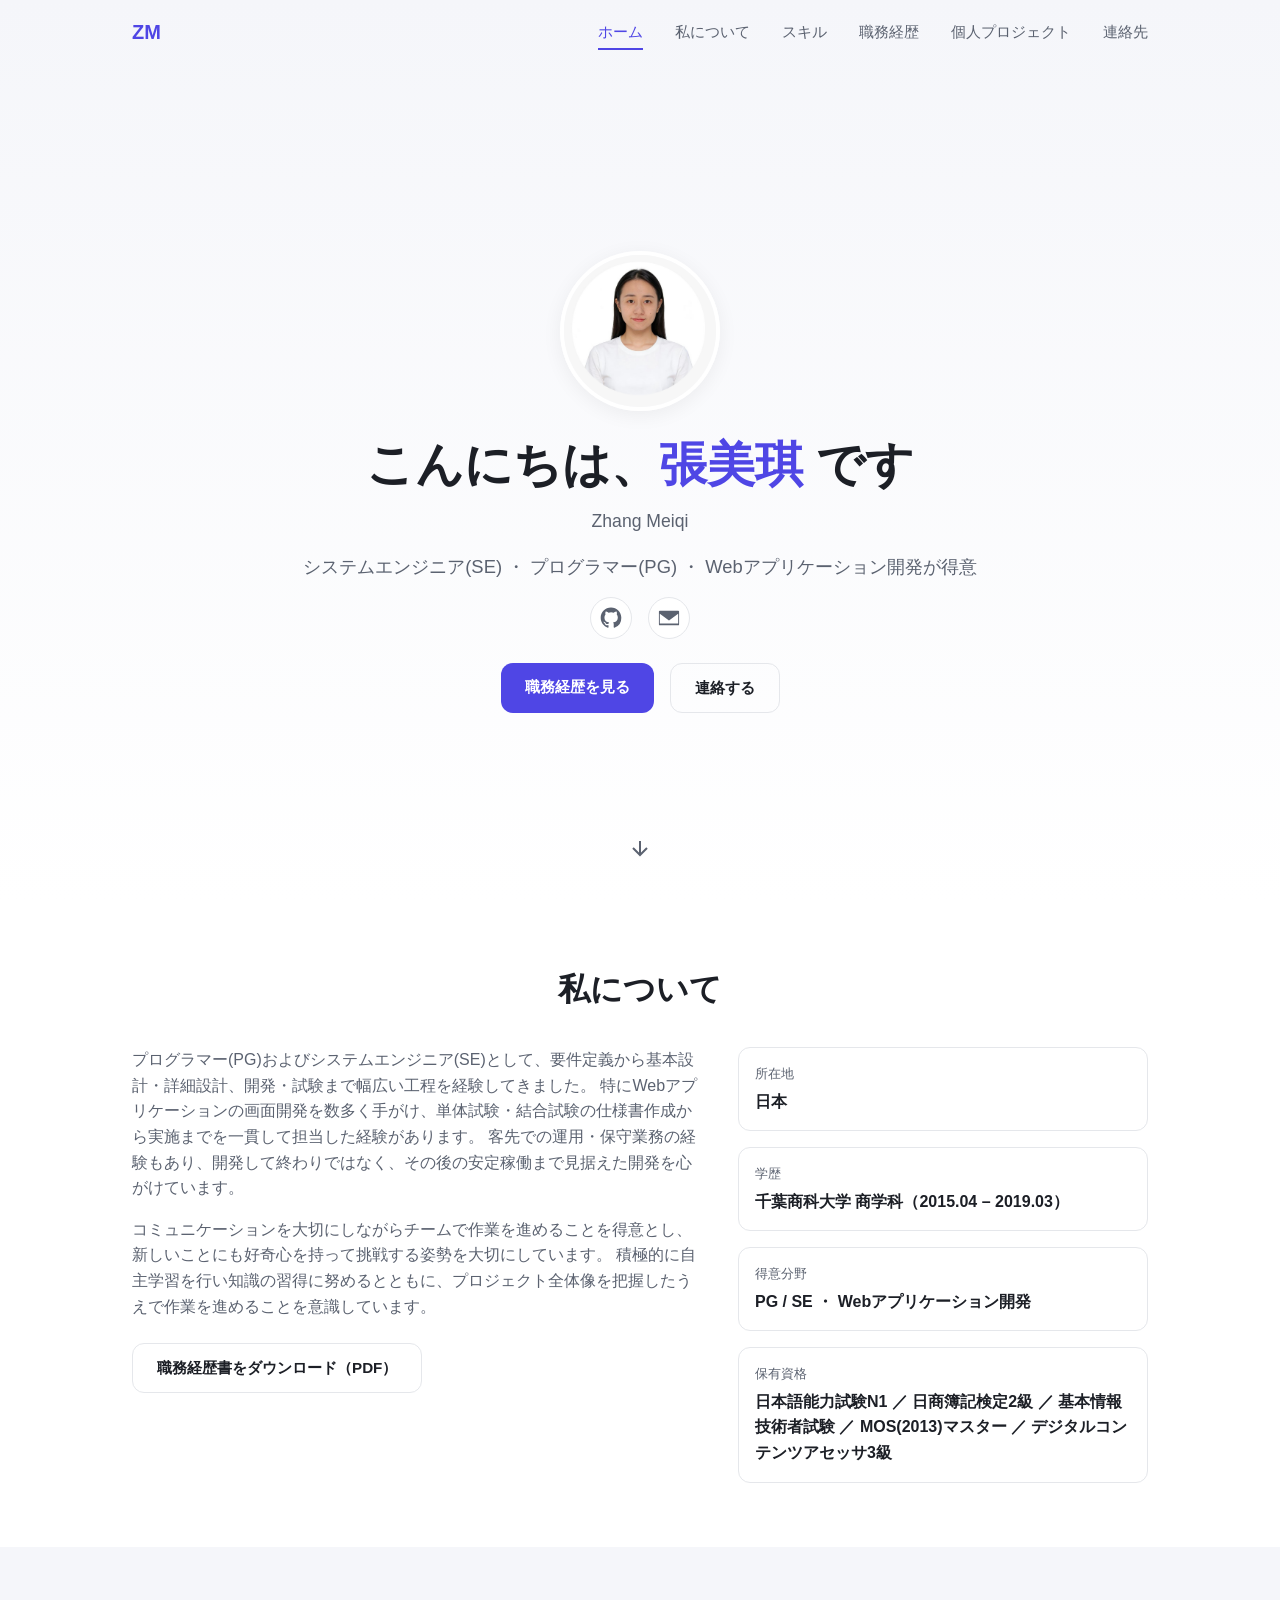
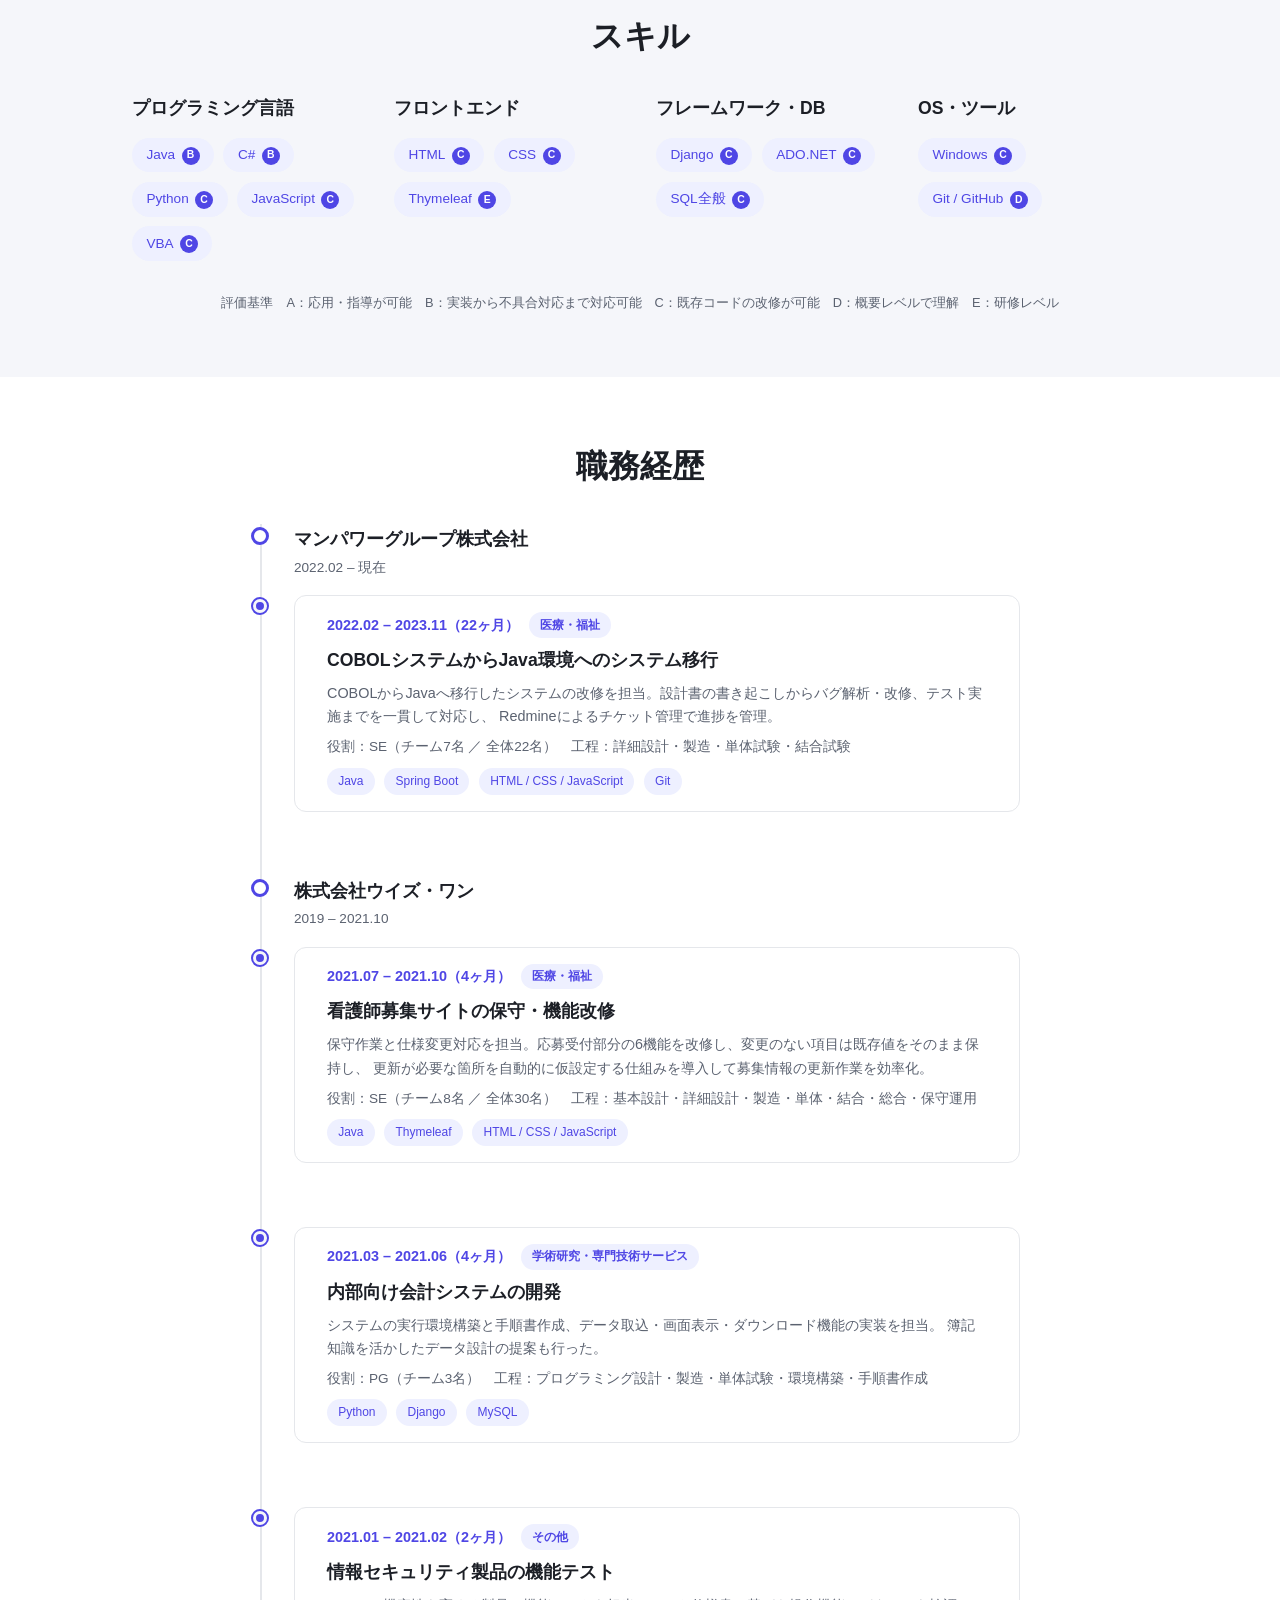
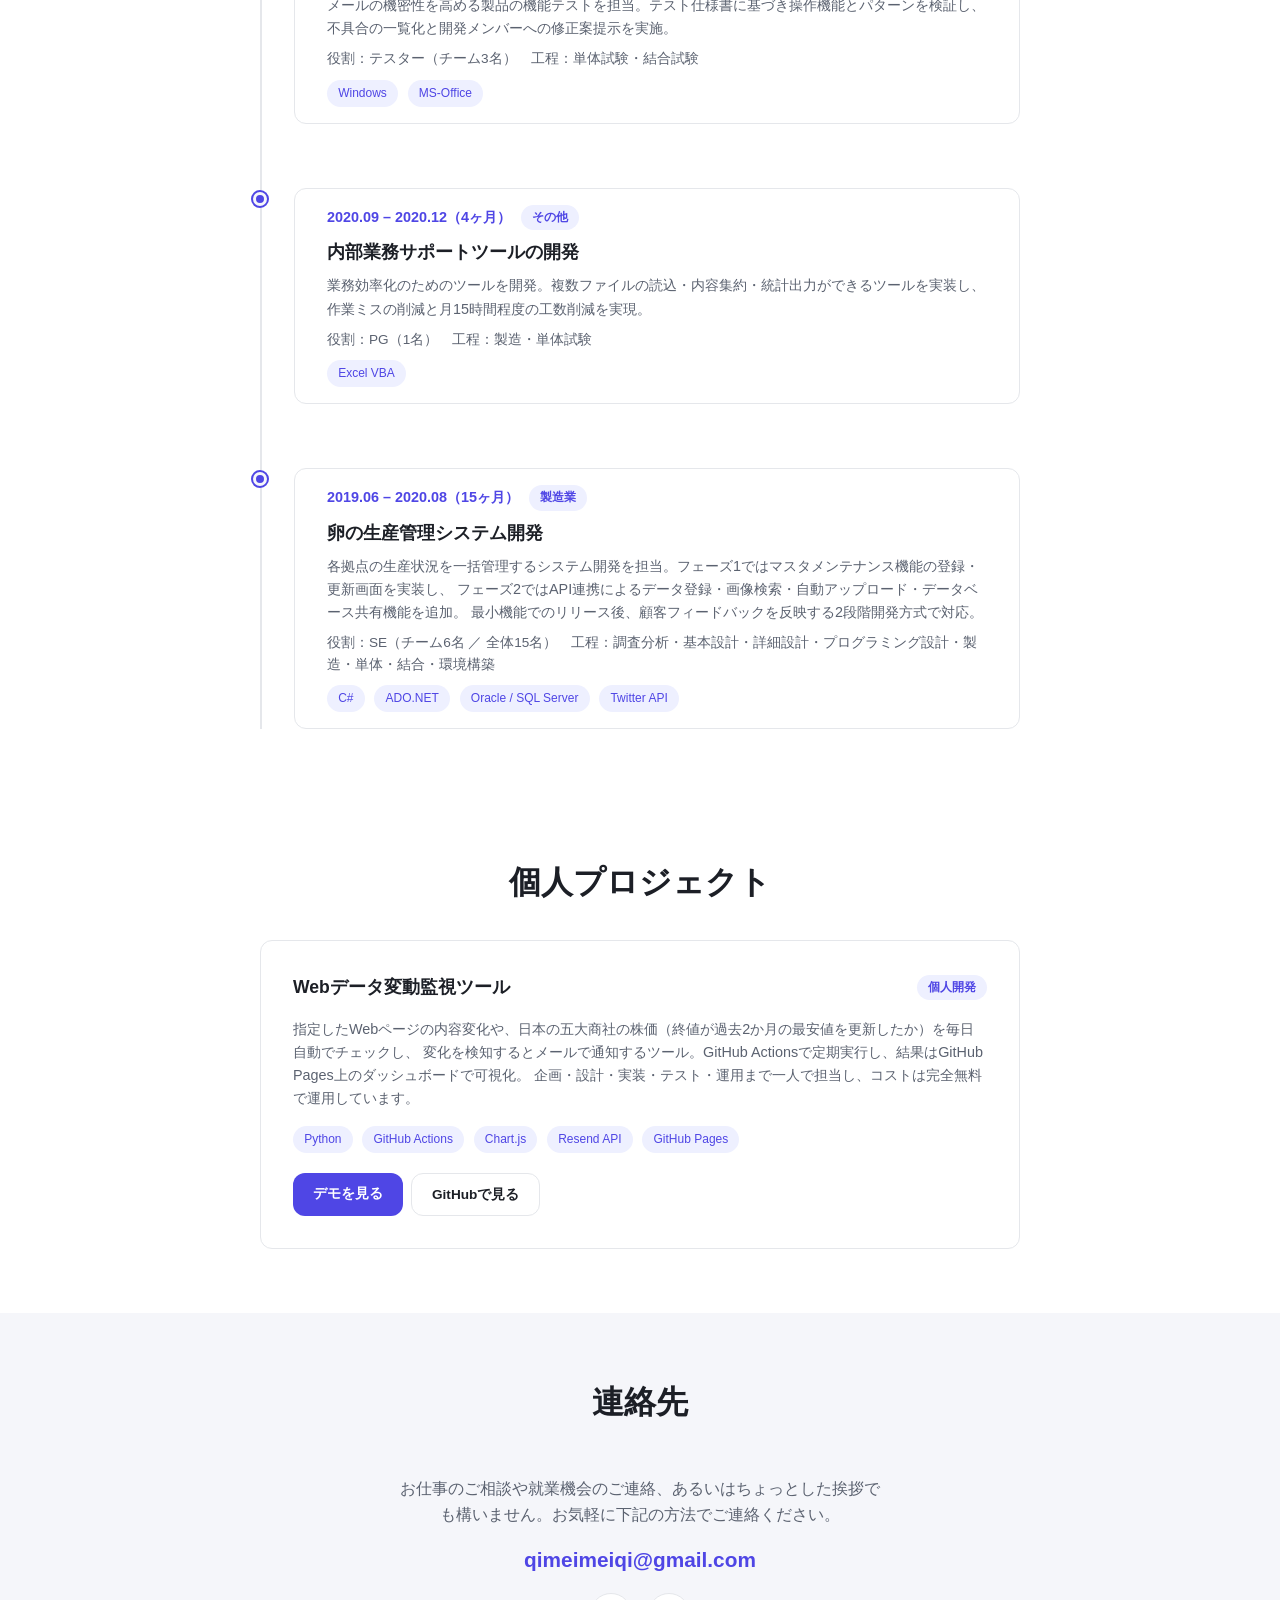
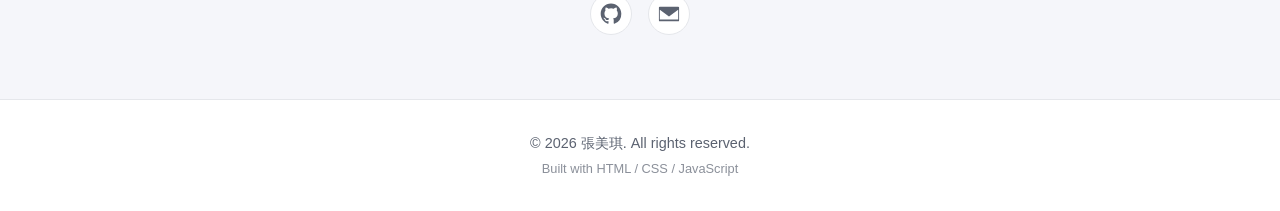
==== commit f3a39f8d: "Add personal projects section featuring the web/stock monitor tool Adds a #projects section between " ====
--- a/index.html
+++ b/index.html
@@ -25,6 +25,7 @@
         <li><a href="#about" class="nav-link" data-nav="about">私について</a></li>
         <li><a href="#skills" class="nav-link" data-nav="skills">スキル</a></li>
         <li><a href="#career" class="nav-link" data-nav="career">職務経歴</a></li>
+        <li><a href="#projects" class="nav-link" data-nav="projects">個人プロジェクト</a></li>
         <li><a href="#contact" class="nav-link" data-nav="contact">連絡先</a></li>
       </ul>
     </nav>
@@ -305,6 +306,39 @@
       </div>
     </section>
 
+    <!-- ========== 个人项目 ========== -->
+    <section id="projects" class="section">
+      <div class="container">
+        <h2 class="section-title fade-in">個人プロジェクト</h2>
+        <div class="project-grid">
+
+          <div class="project-card fade-in">
+            <div class="project-card-header">
+              <h3 class="project-card-title">Webデータ変動監視ツール</h3>
+              <span class="project-card-badge">個人開発</span>
+            </div>
+            <p class="project-card-desc">
+              指定したWebページの内容変化や、日本の五大商社の株価（終値が過去2か月の最安値を更新したか）を毎日自動でチェックし、
+              変化を検知するとメールで通知するツール。GitHub Actionsで定期実行し、結果はGitHub Pages上のダッシュボードで可視化。
+              企画・設計・実装・テスト・運用まで一人で担当し、コストは完全無料で運用しています。
+            </p>
+            <div class="tag-cloud">
+              <span class="tag tag-sm">Python</span>
+              <span class="tag tag-sm">GitHub Actions</span>
+              <span class="tag tag-sm">Chart.js</span>
+              <span class="tag tag-sm">Resend API</span>
+              <span class="tag tag-sm">GitHub Pages</span>
+            </div>
+            <div class="project-card-links">
+              <a href="https://qimeimeiqi-hash.github.io/monitor-app/" class="btn btn-primary" target="_blank" rel="noopener noreferrer">デモを見る</a>
+              <a href="https://github.com/qimeimeiqi-hash/monitor-app" class="btn btn-outline" target="_blank" rel="noopener noreferrer">GitHubで見る</a>
+            </div>
+          </div>
+
+        </div>
+      </div>
+    </section>
+
     <!-- ========== 联系方式 ========== -->
     <section id="contact" class="section section-alt">
       <div class="container contact-content">
--- a/css/style.css
+++ b/css/style.css
@@ -501,6 +501,66 @@
   font-size: 0.85rem;
   color: var(--color-text-muted);
   margin-bottom: 0.6rem;
+}
+
+/* ============================================================
+   个人项目
+   ============================================================ */
+.project-grid {
+  display: grid;
+  grid-template-columns: repeat(auto-fit, minmax(320px, 1fr));
+  gap: var(--spacing-lg);
+  max-width: 760px;
+  margin: 0 auto;
+}
+
+.project-card {
+  background: var(--color-card-bg);
+  border: 1px solid var(--color-border);
+  border-radius: var(--radius);
+  padding: var(--spacing-lg);
+  display: flex;
+  flex-direction: column;
+  gap: var(--spacing-md);
+}
+
+.project-card-header {
+  display: flex;
+  align-items: center;
+  justify-content: space-between;
+  gap: var(--spacing-sm);
+  flex-wrap: wrap;
+}
+
+.project-card-title {
+  font-size: 1.1rem;
+}
+
+.project-card-badge {
+  background: var(--color-tag-bg);
+  color: var(--color-tag-text);
+  padding: 0.2rem 0.7rem;
+  border-radius: 999px;
+  font-size: 0.75rem;
+  font-weight: 600;
+  white-space: nowrap;
+}
+
+.project-card-desc {
+  color: var(--color-text-muted);
+  font-size: 0.9rem;
+}
+
+.project-card-links {
+  display: flex;
+  gap: var(--spacing-sm);
+  flex-wrap: wrap;
+  margin-top: 0.25rem;
+}
+
+.project-card-links .btn {
+  padding: 0.6rem 1.25rem;
+  font-size: 0.85rem;
 }
 
 /* ============================================================
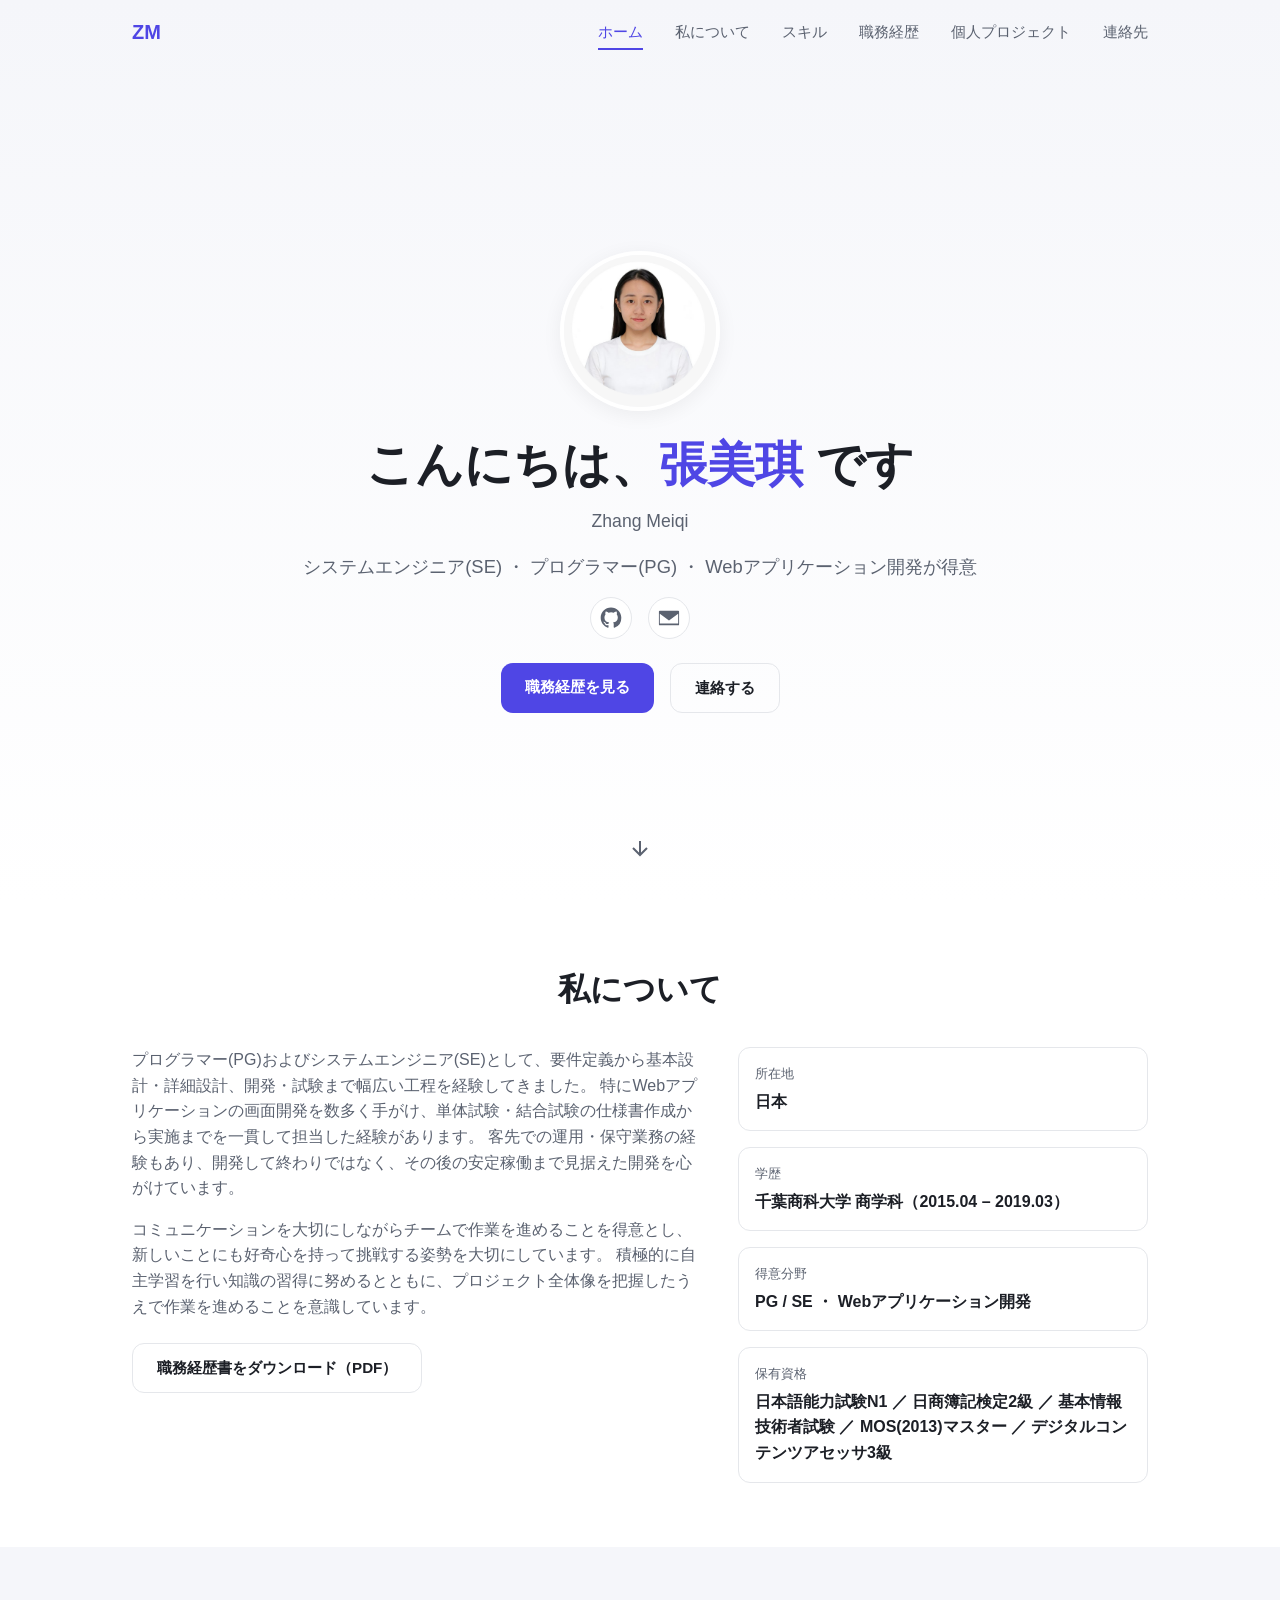
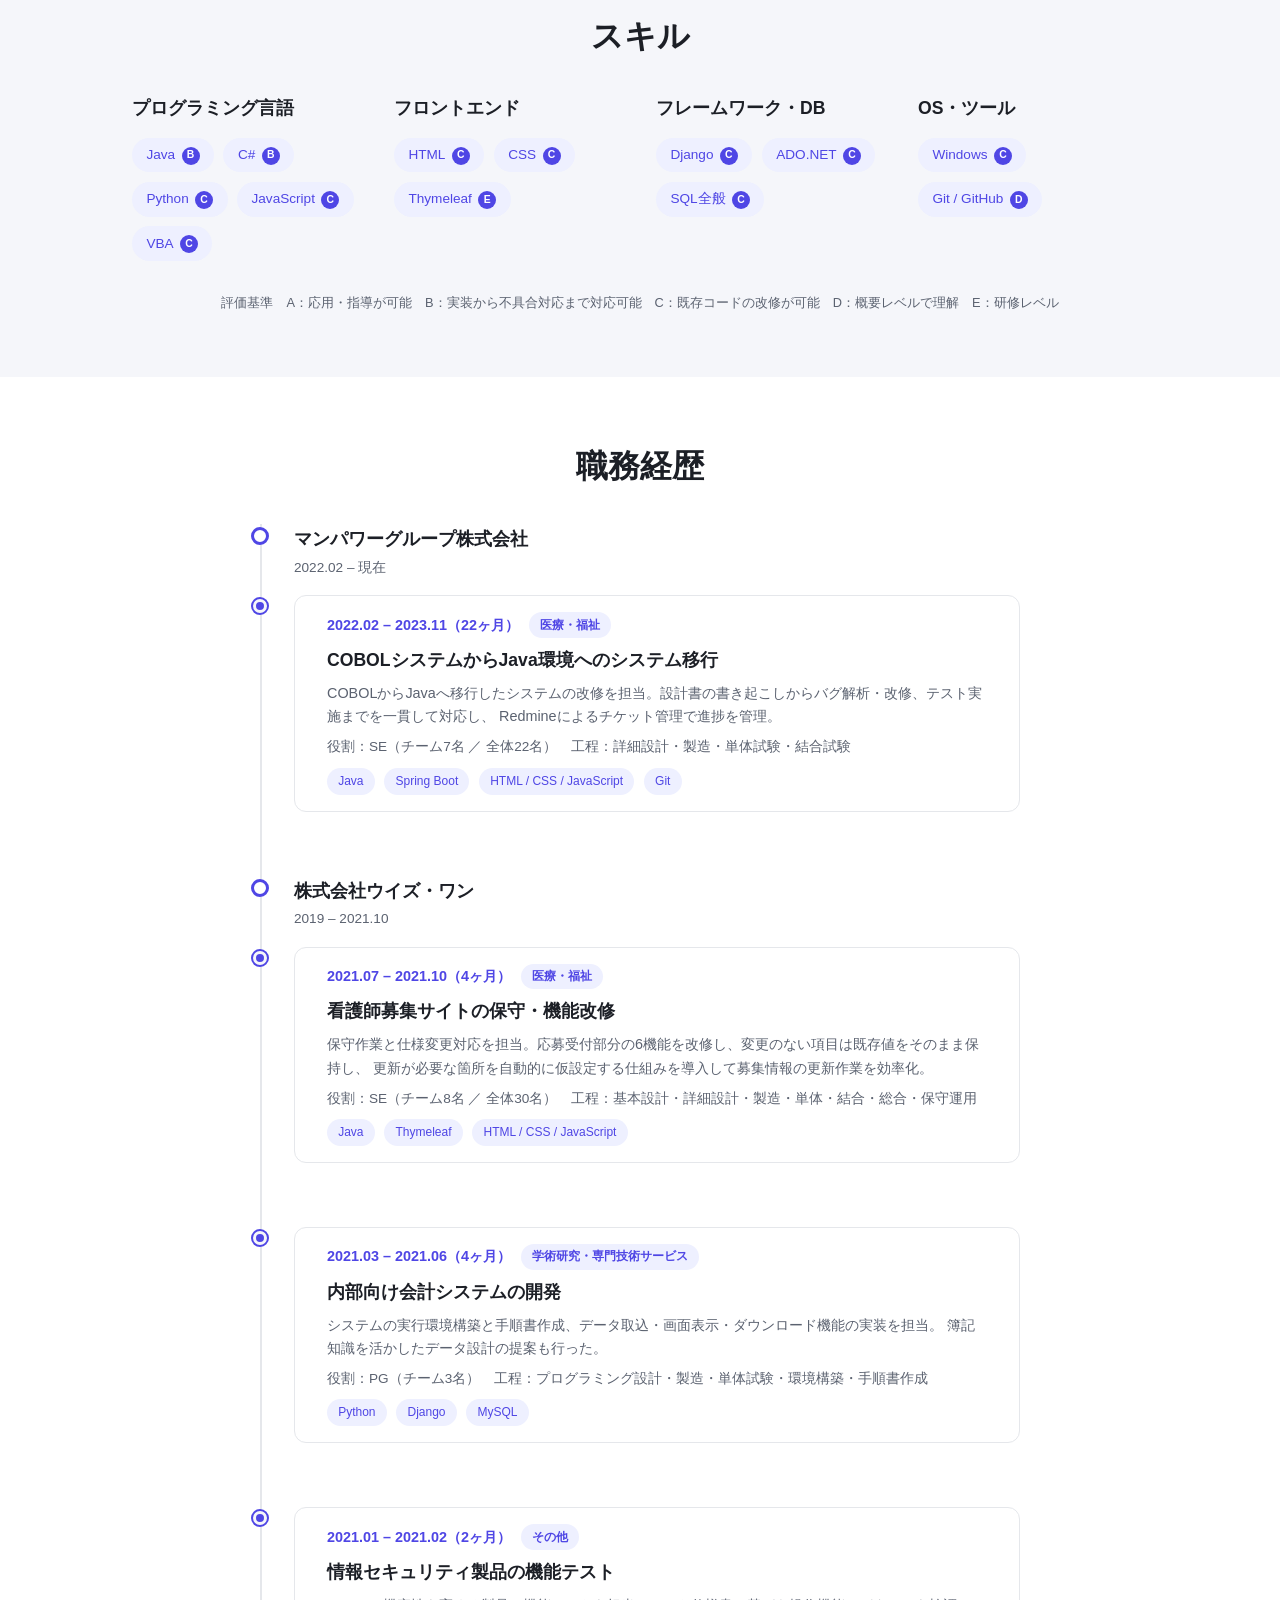
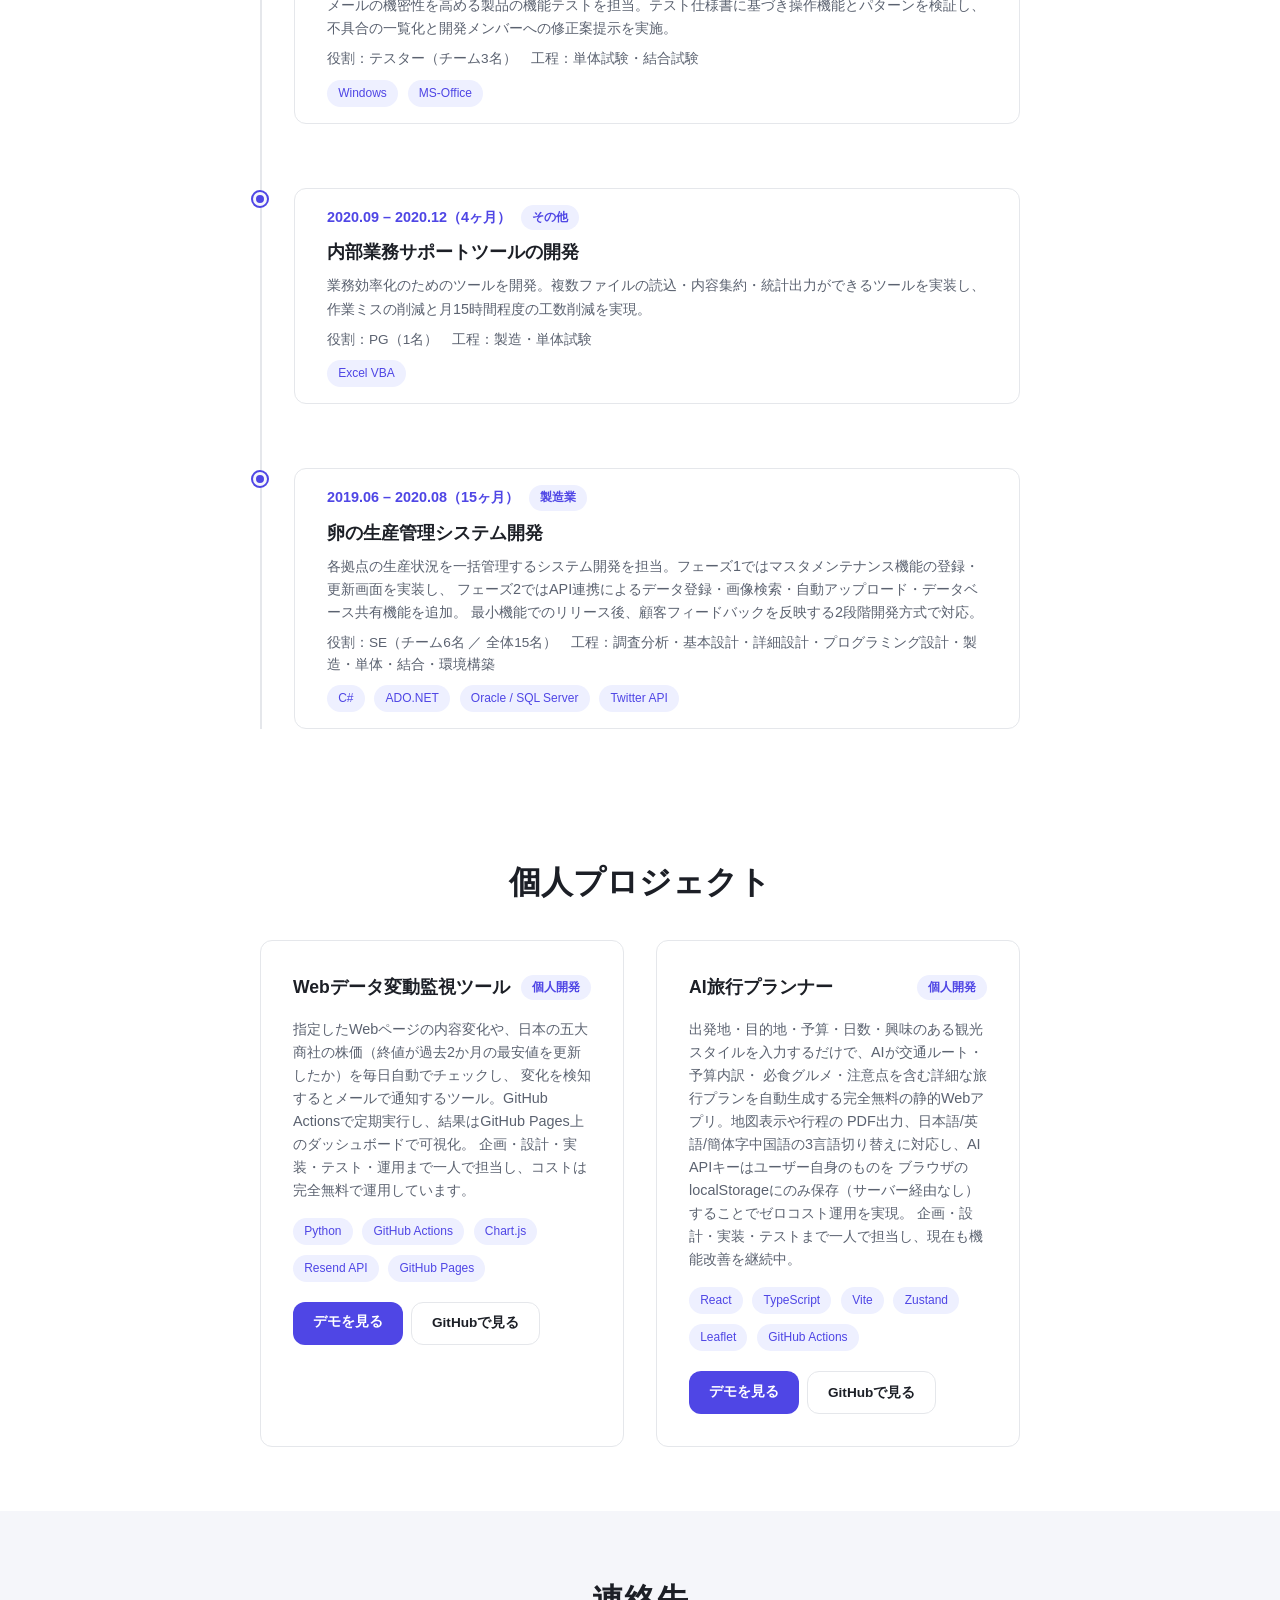
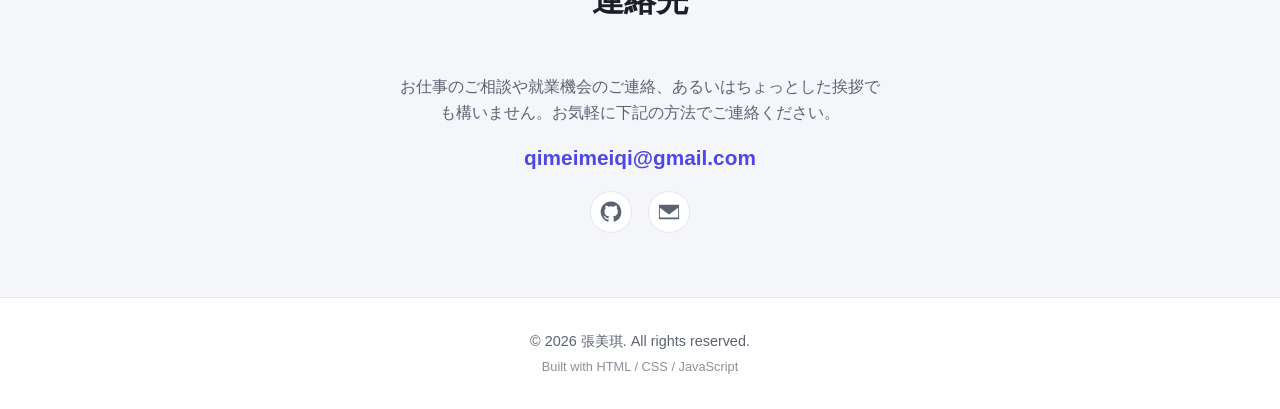
==== commit c352f112: "Add AI trip planner project card to personal projects section Co-Authored-By: Claude Sonnet 5 <norep" ====
--- a/index.html
+++ b/index.html
@@ -335,6 +335,32 @@
             </div>
           </div>
 
+          <div class="project-card fade-in">
+            <div class="project-card-header">
+              <h3 class="project-card-title">AI旅行プランナー</h3>
+              <span class="project-card-badge">個人開発</span>
+            </div>
+            <p class="project-card-desc">
+              出発地・目的地・予算・日数・興味のある観光スタイルを入力するだけで、AIが交通ルート・予算内訳・
+              必食グルメ・注意点を含む詳細な旅行プランを自動生成する完全無料の静的Webアプリ。地図表示や行程の
+              PDF出力、日本語/英語/簡体字中国語の3言語切り替えに対応し、AI APIキーはユーザー自身のものを
+              ブラウザのlocalStorageにのみ保存（サーバー経由なし）することでゼロコスト運用を実現。
+              企画・設計・実装・テストまで一人で担当し、現在も機能改善を継続中。
+            </p>
+            <div class="tag-cloud">
+              <span class="tag tag-sm">React</span>
+              <span class="tag tag-sm">TypeScript</span>
+              <span class="tag tag-sm">Vite</span>
+              <span class="tag tag-sm">Zustand</span>
+              <span class="tag tag-sm">Leaflet</span>
+              <span class="tag tag-sm">GitHub Actions</span>
+            </div>
+            <div class="project-card-links">
+              <a href="https://qimeimeiqi-hash.github.io/tripplanner/" class="btn btn-primary" target="_blank" rel="noopener noreferrer">デモを見る</a>
+              <a href="https://github.com/qimeimeiqi-hash/tripplanner" class="btn btn-outline" target="_blank" rel="noopener noreferrer">GitHubで見る</a>
+            </div>
+          </div>
+
         </div>
       </div>
     </section>
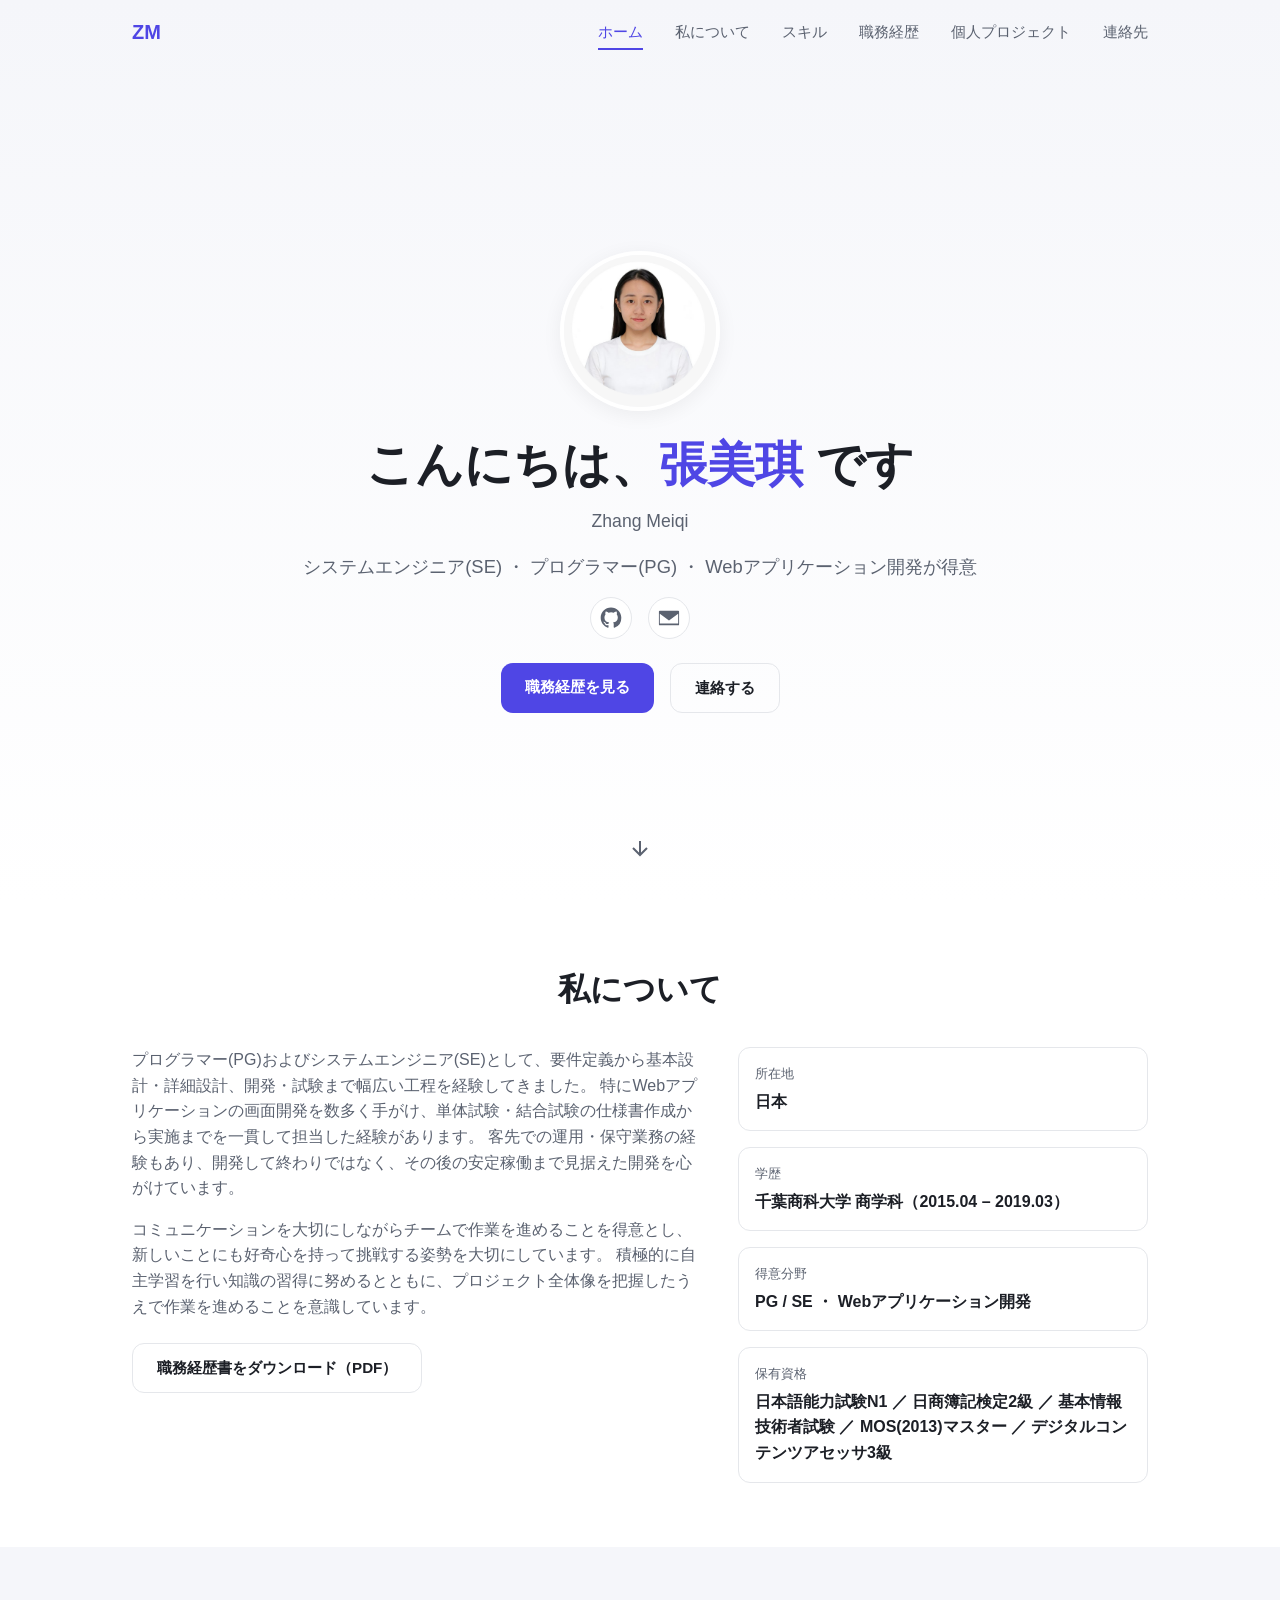
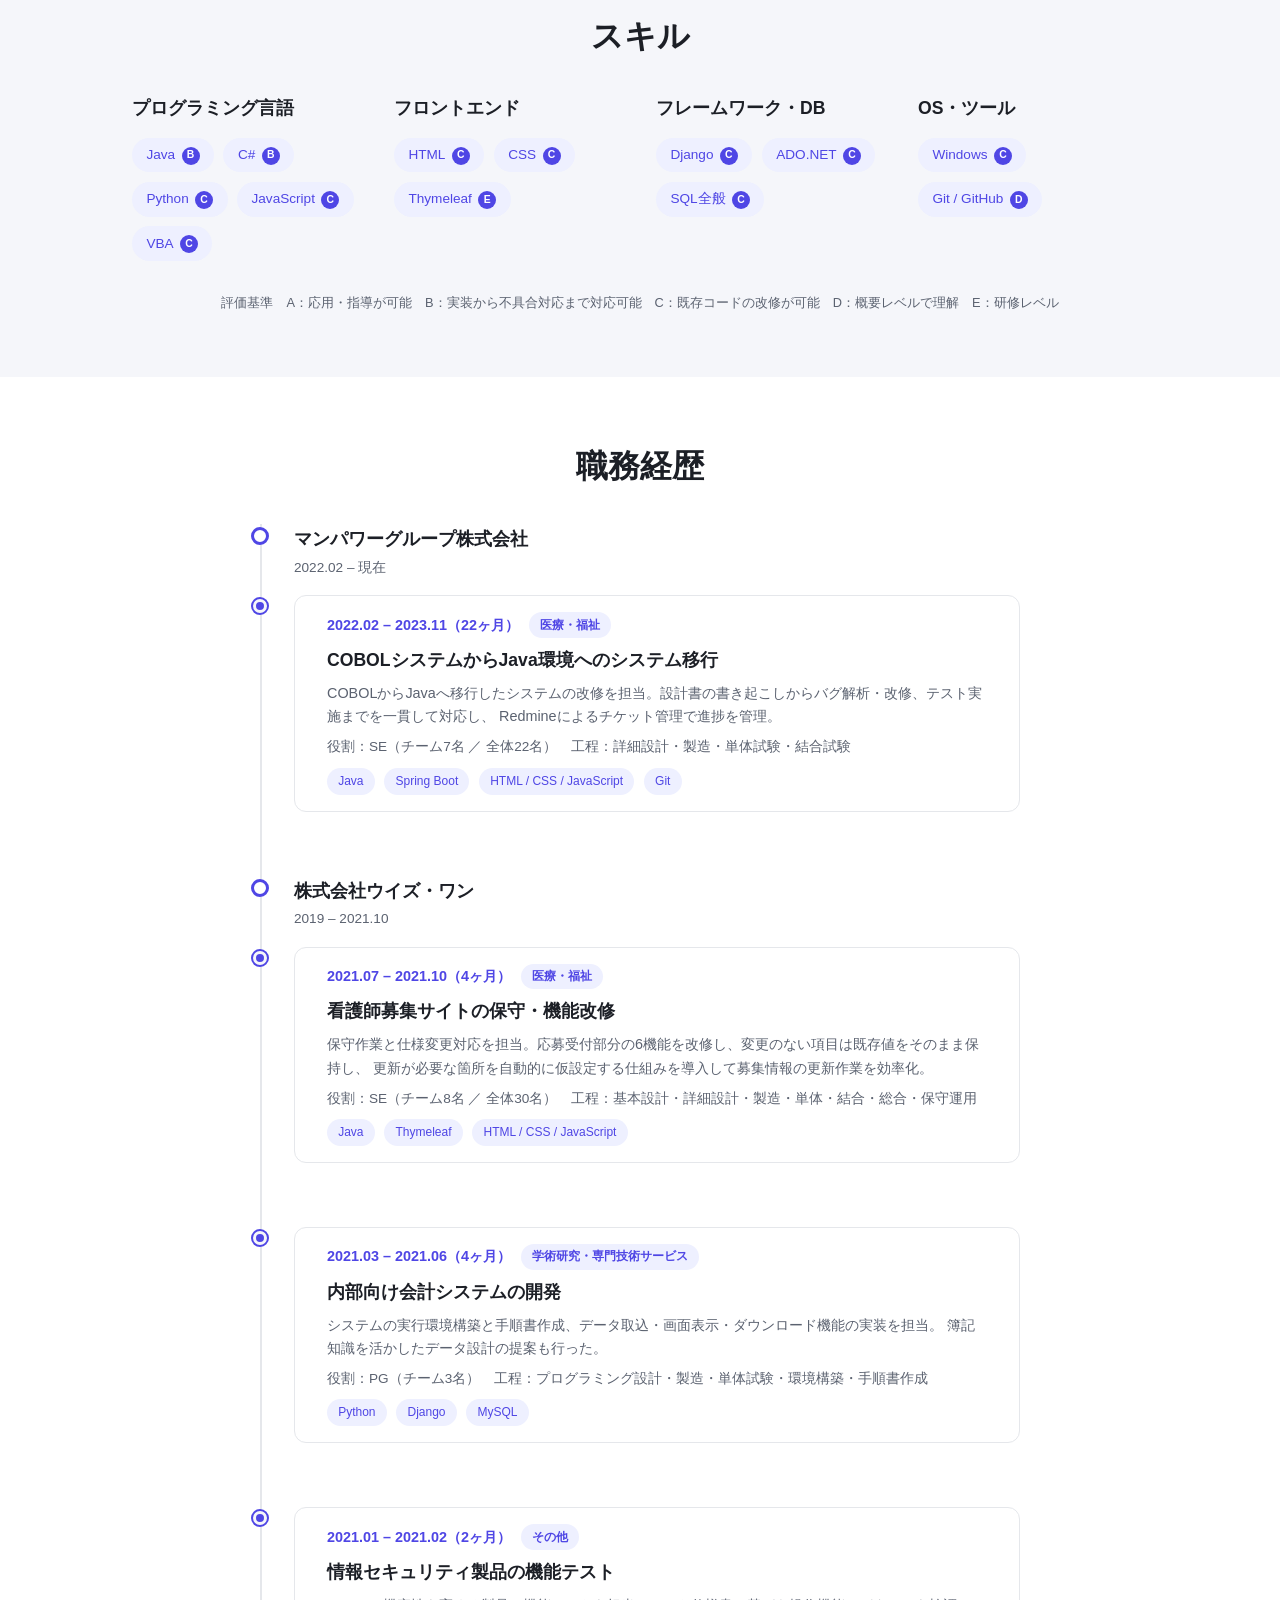
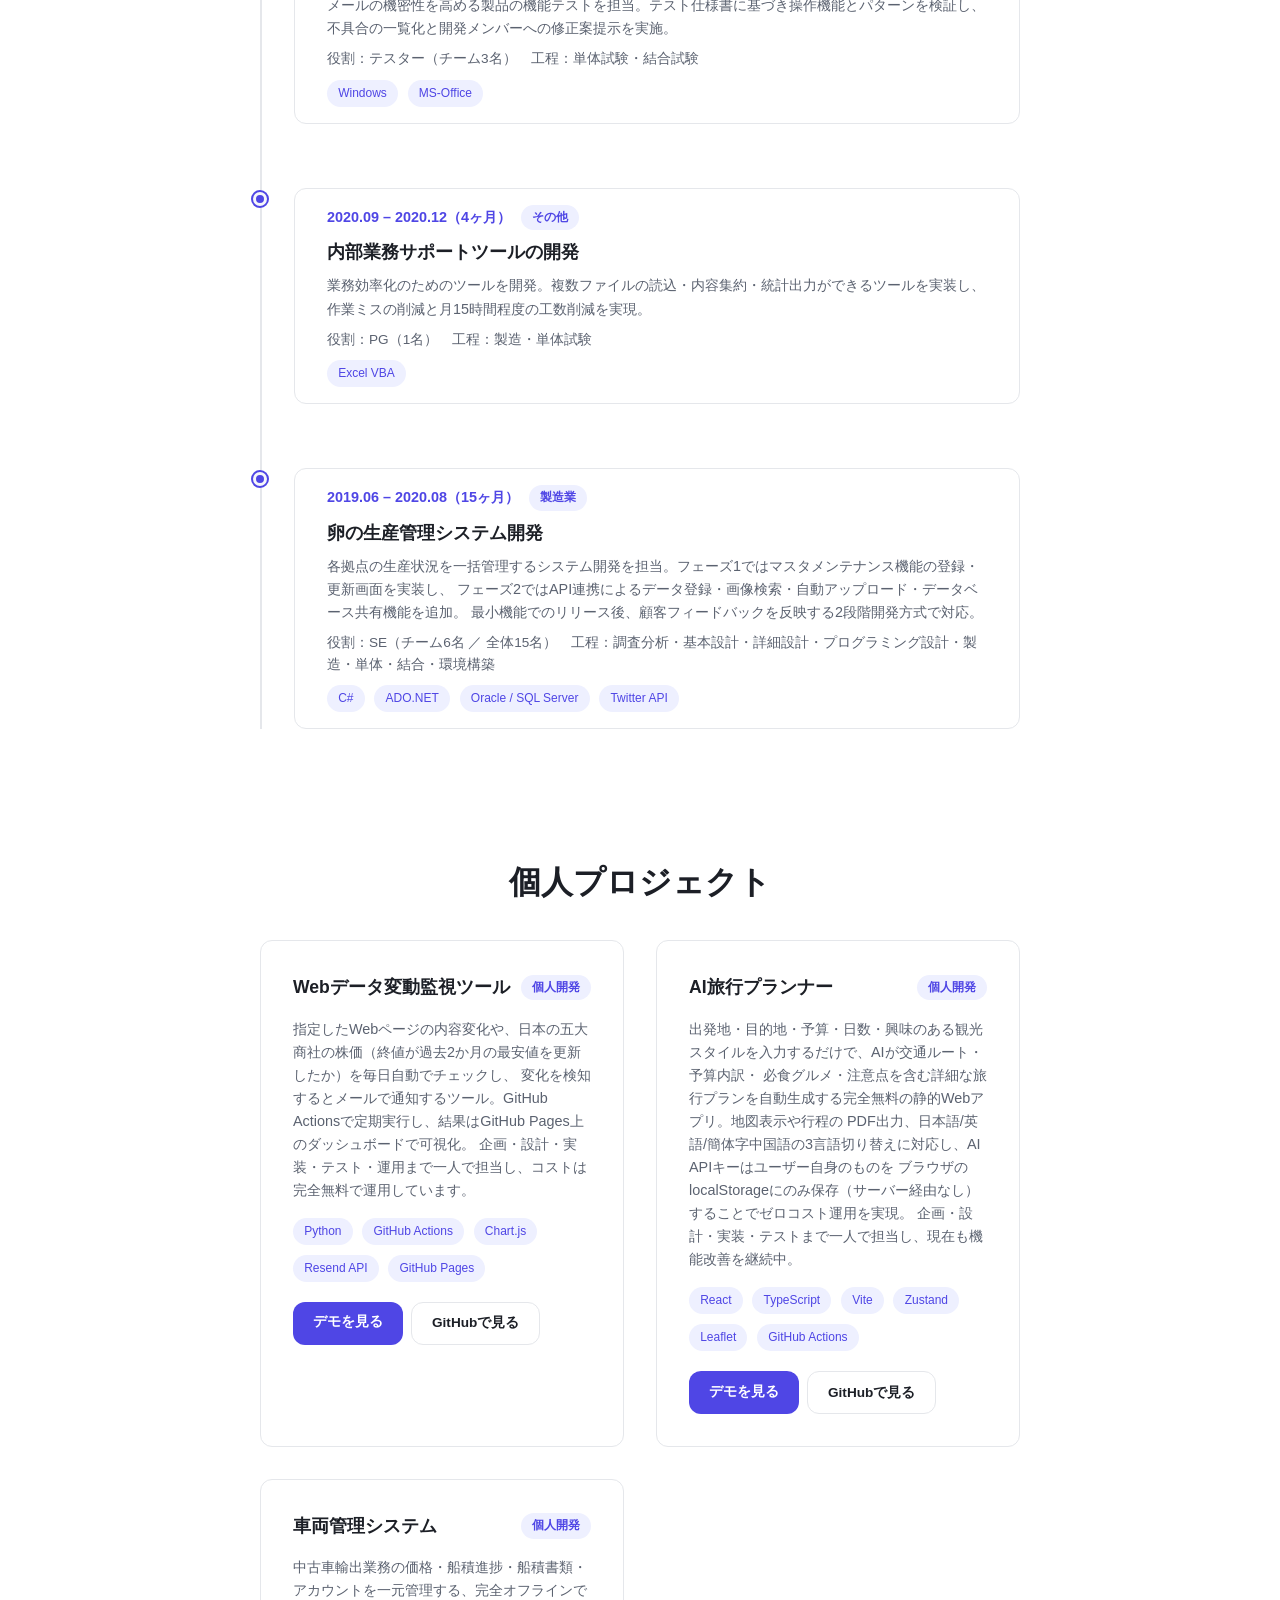
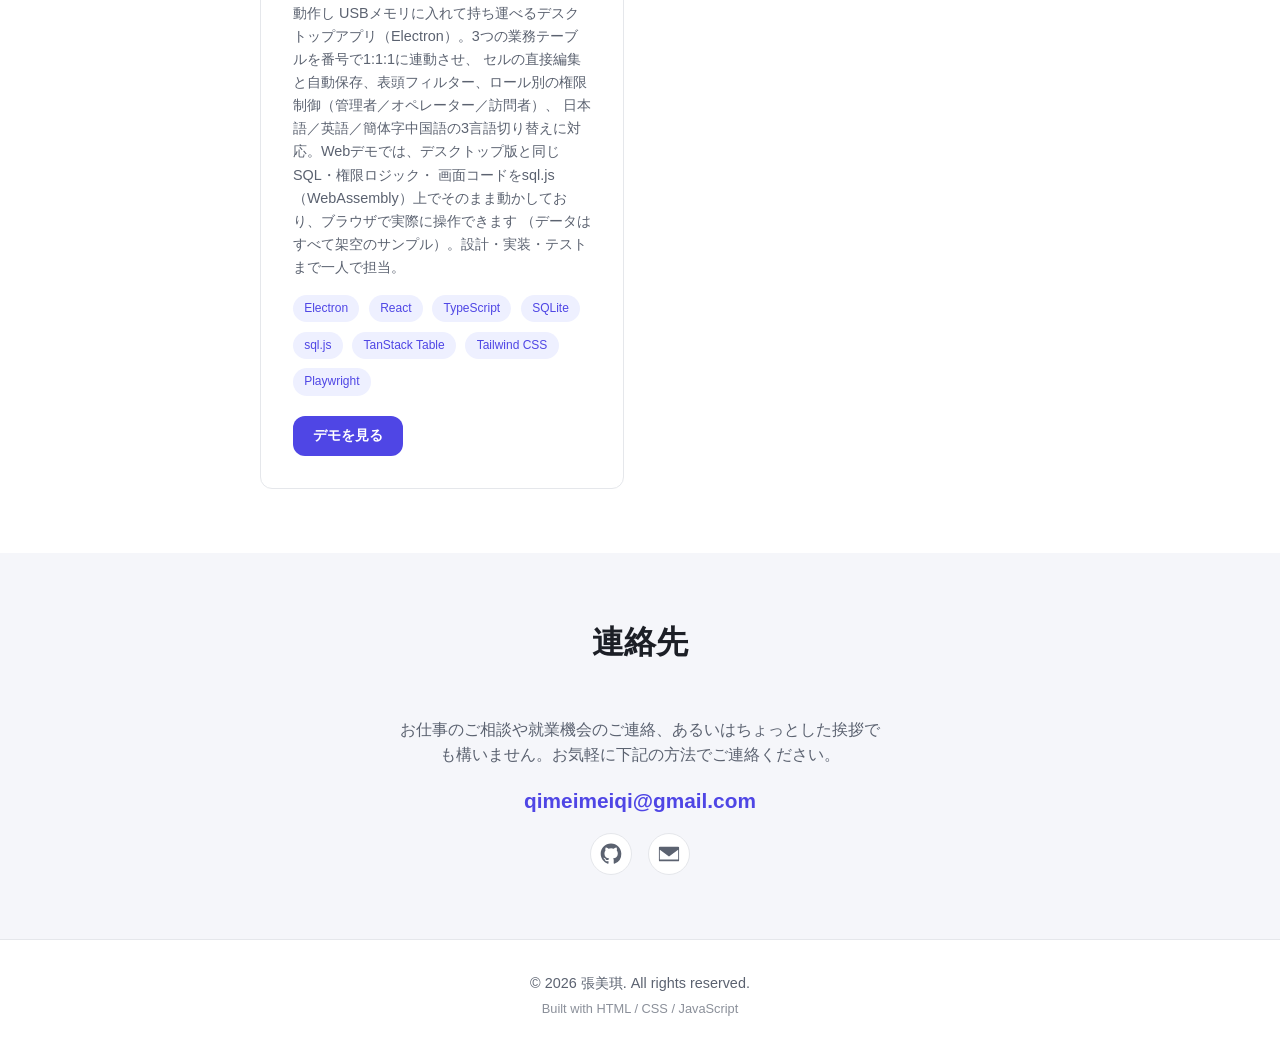
==== commit 12aef8bd: "Add vehicle management system project card to personal projects section Co-Authored-By: Claude Opus " ====
--- a/index.html
+++ b/index.html
@@ -361,6 +361,34 @@
             </div>
           </div>
 
+          <div class="project-card fade-in">
+            <div class="project-card-header">
+              <h3 class="project-card-title">車両管理システム</h3>
+              <span class="project-card-badge">個人開発</span>
+            </div>
+            <p class="project-card-desc">
+              中古車輸出業務の価格・船積進捗・船積書類・アカウントを一元管理する、完全オフラインで動作し
+              USBメモリに入れて持ち運べるデスクトップアプリ（Electron）。3つの業務テーブルを番号で1:1:1に連動させ、
+              セルの直接編集と自動保存、表頭フィルター、ロール別の権限制御（管理者／オペレーター／訪問者）、
+              日本語／英語／簡体字中国語の3言語切り替えに対応。Webデモでは、デスクトップ版と同じSQL・権限ロジック・
+              画面コードをsql.js（WebAssembly）上でそのまま動かしており、ブラウザで実際に操作できます
+              （データはすべて架空のサンプル）。設計・実装・テストまで一人で担当。
+            </p>
+            <div class="tag-cloud">
+              <span class="tag tag-sm">Electron</span>
+              <span class="tag tag-sm">React</span>
+              <span class="tag tag-sm">TypeScript</span>
+              <span class="tag tag-sm">SQLite</span>
+              <span class="tag tag-sm">sql.js</span>
+              <span class="tag tag-sm">TanStack Table</span>
+              <span class="tag tag-sm">Tailwind CSS</span>
+              <span class="tag tag-sm">Playwright</span>
+            </div>
+            <div class="project-card-links">
+              <a href="https://qimeimeiqi-hash.github.io/vehicle-manager-demo/" class="btn btn-primary" target="_blank" rel="noopener noreferrer">デモを見る</a>
+            </div>
+          </div>
+
         </div>
       </div>
     </section>
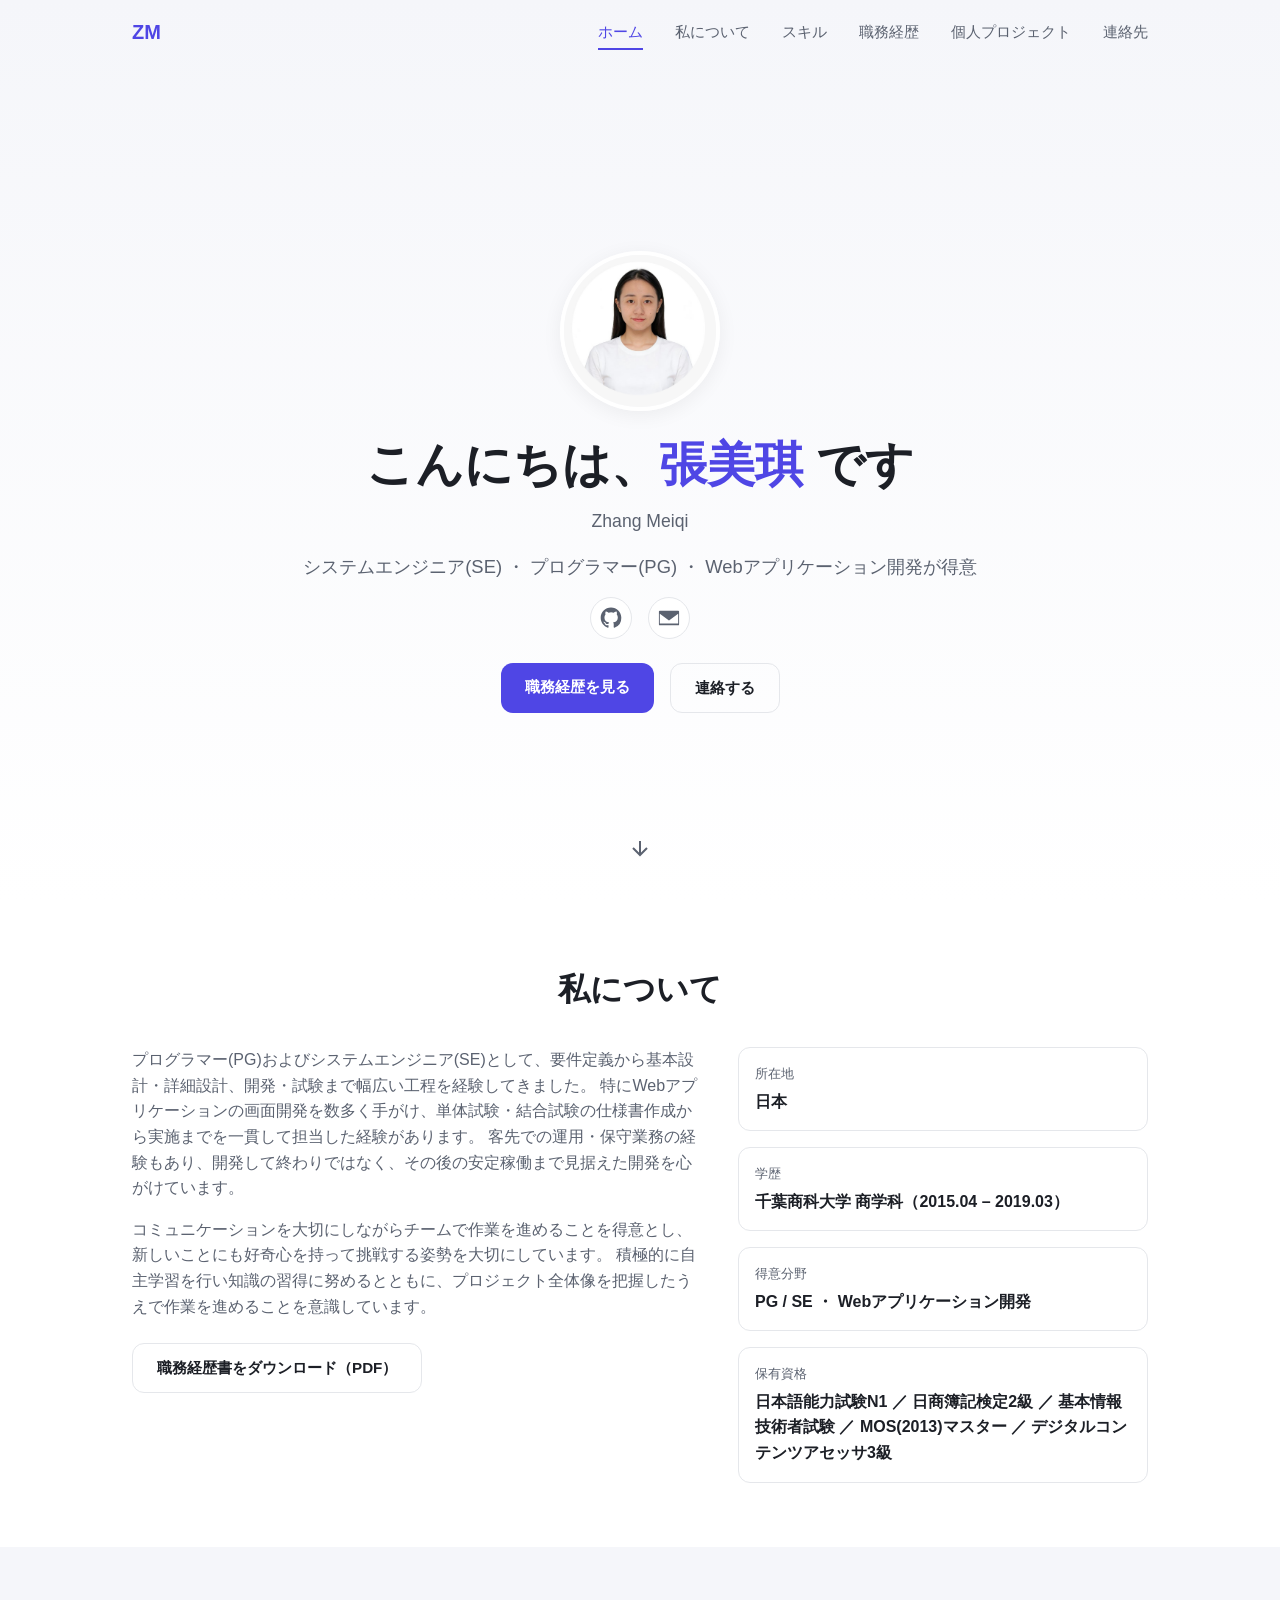
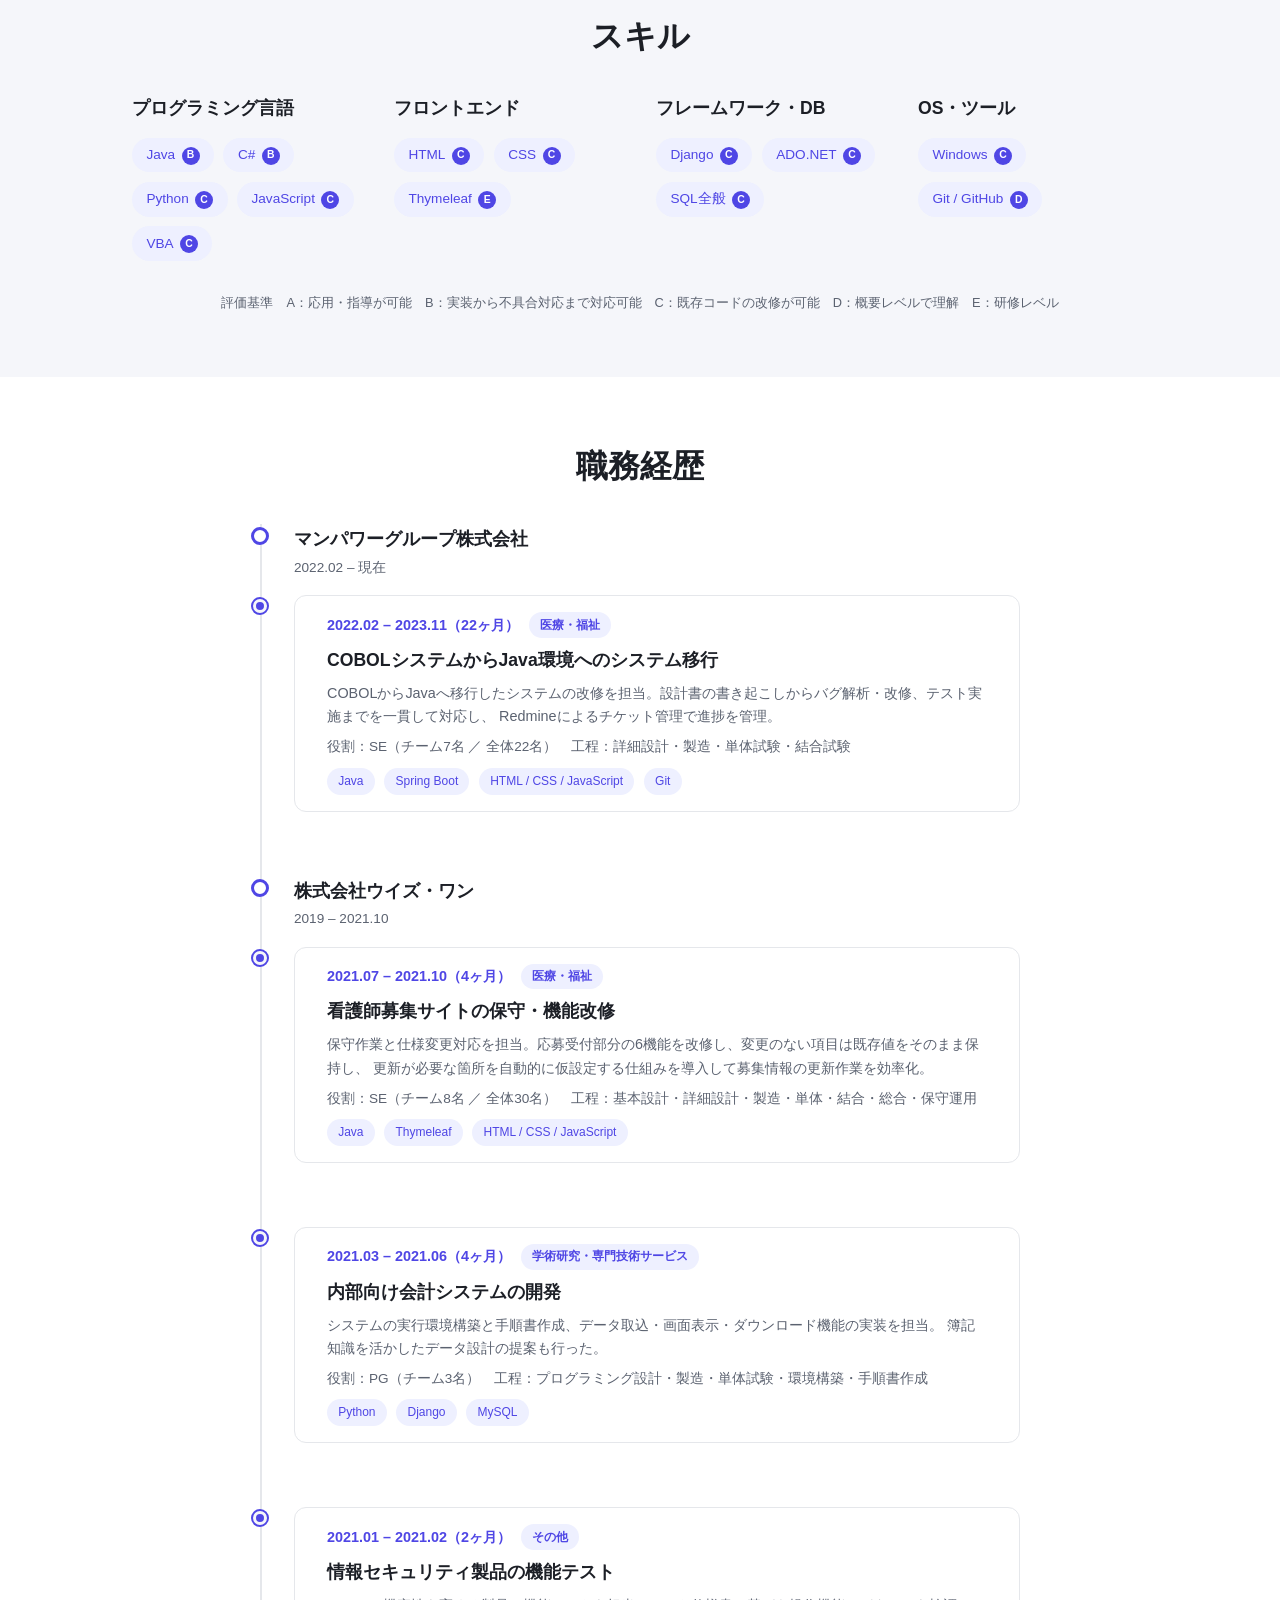
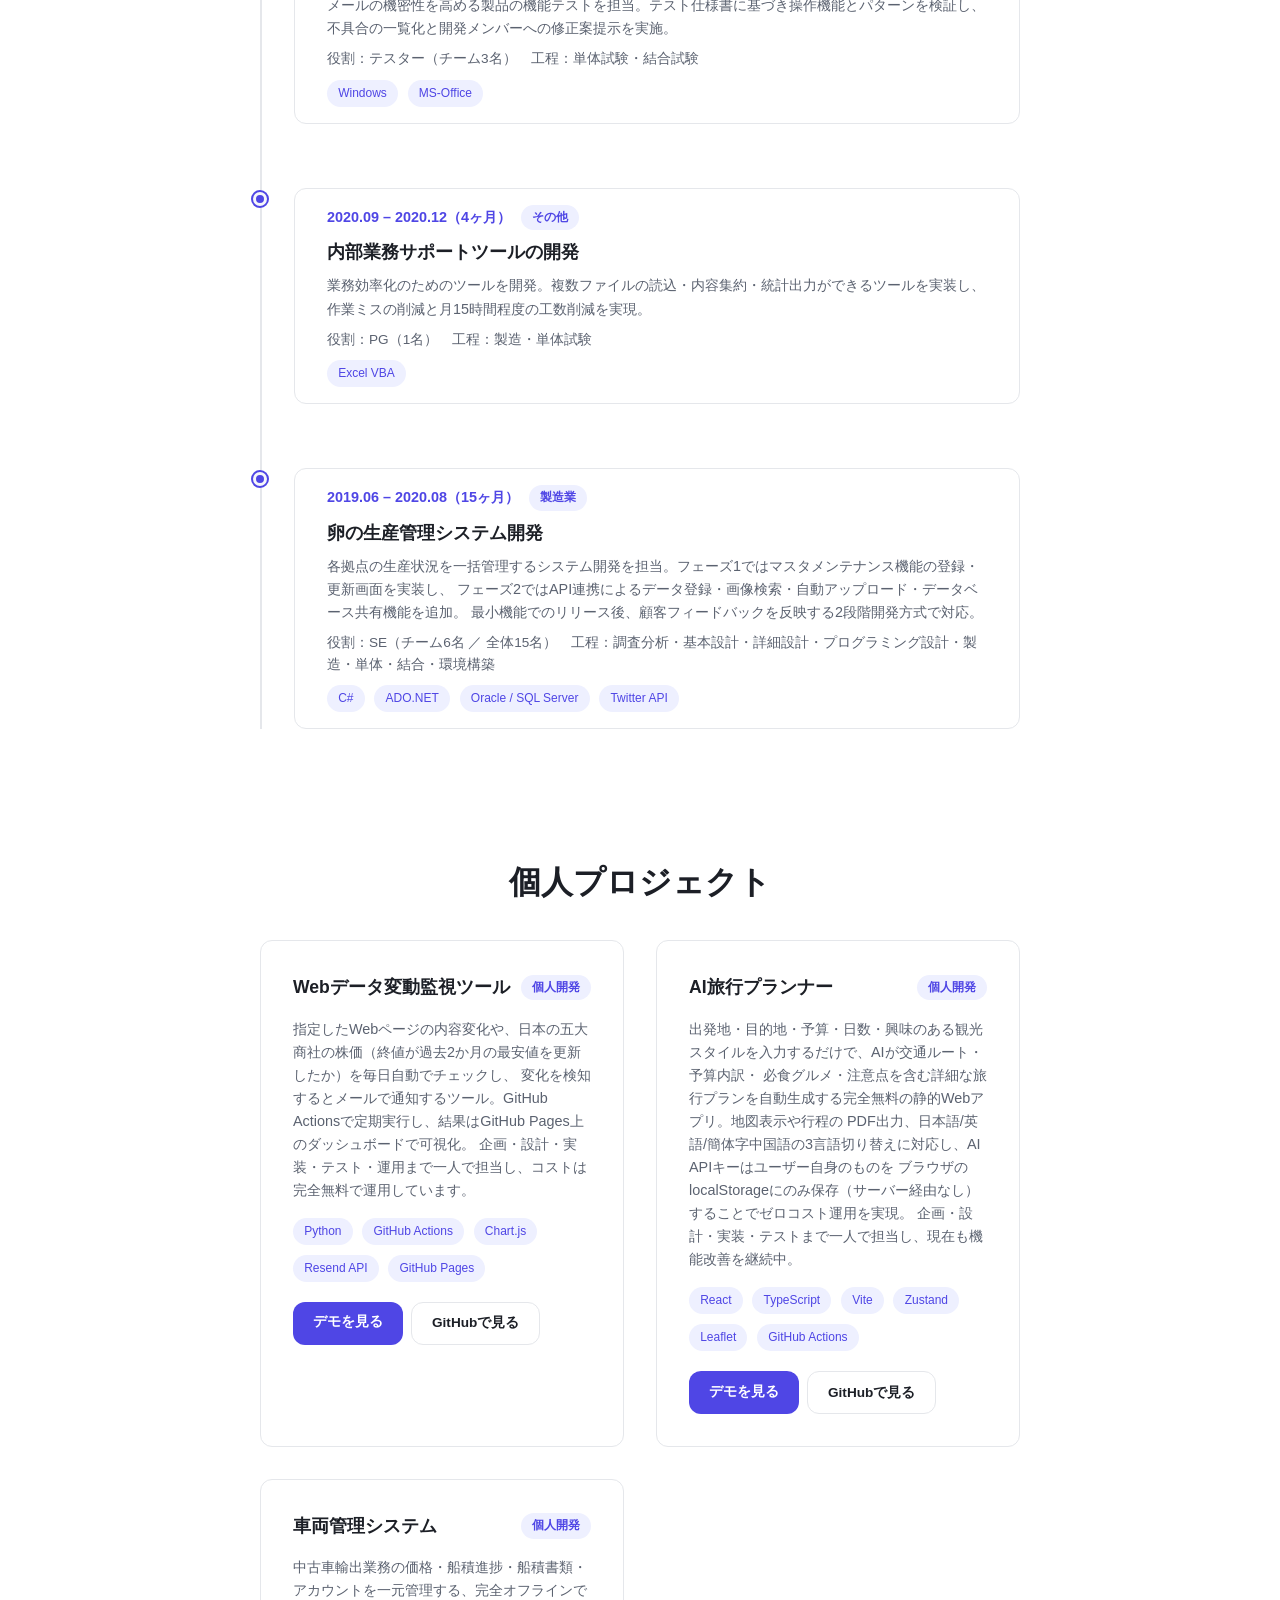
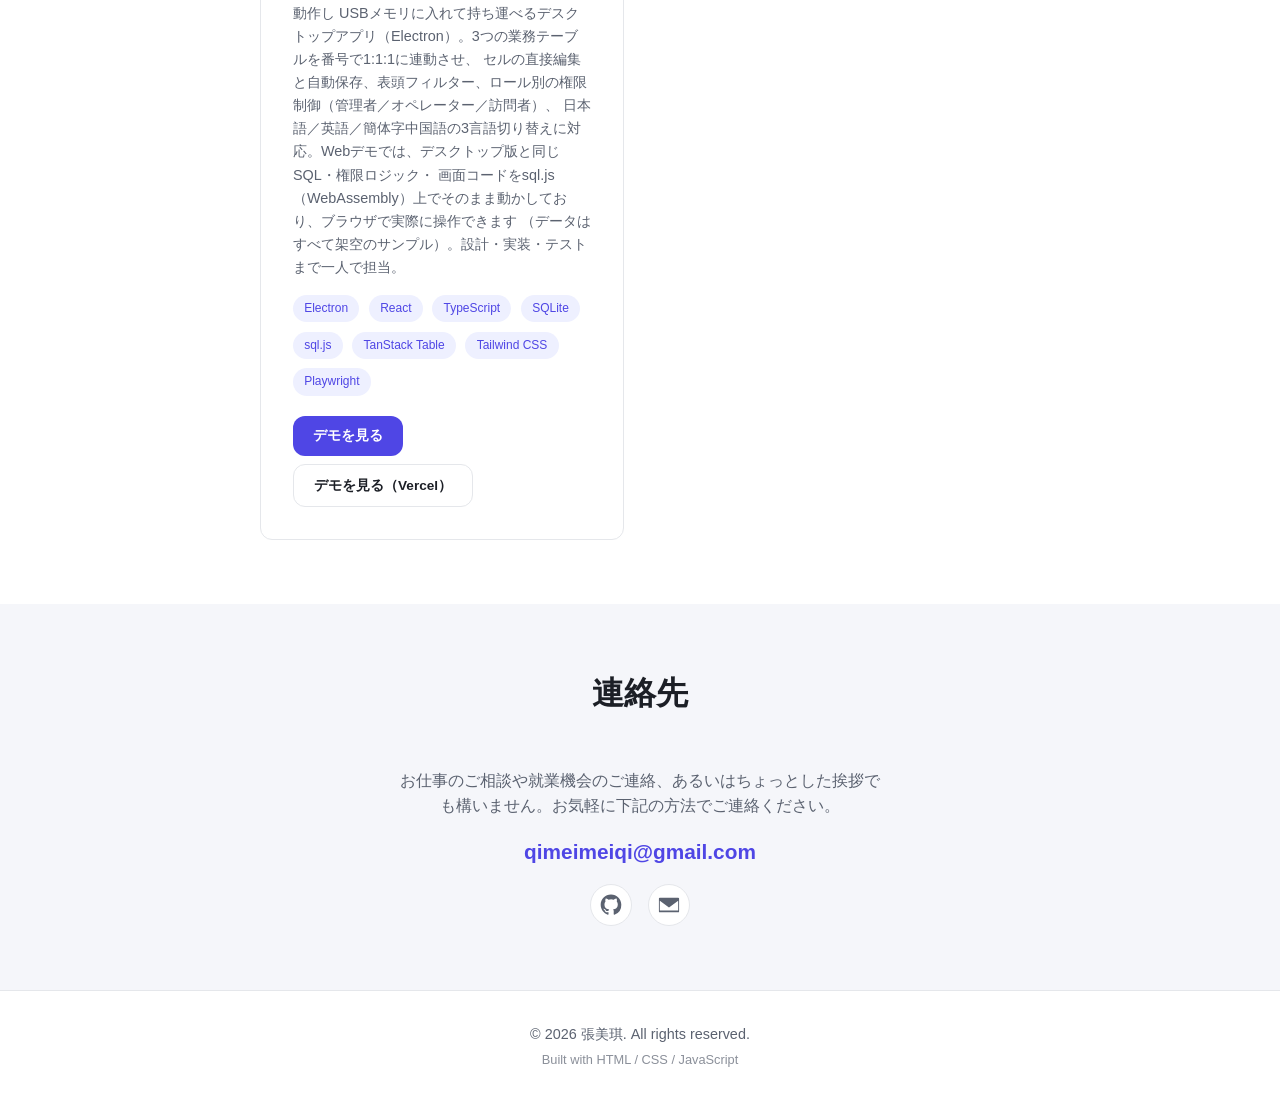
==== commit c5ef4533: "Add Vercel demo link to vehicle management system card Co-Authored-By: Claude Opus 5.5 <noreply@anth" ====
--- a/index.html
+++ b/index.html
@@ -386,6 +386,7 @@
             </div>
             <div class="project-card-links">
               <a href="https://qimeimeiqi-hash.github.io/vehicle-manager-demo/" class="btn btn-primary" target="_blank" rel="noopener noreferrer">デモを見る</a>
+              <a href="https://vehicle-manager-demo.vercel.app/" class="btn btn-outline" target="_blank" rel="noopener noreferrer">デモを見る（Vercel）</a>
             </div>
           </div>
 
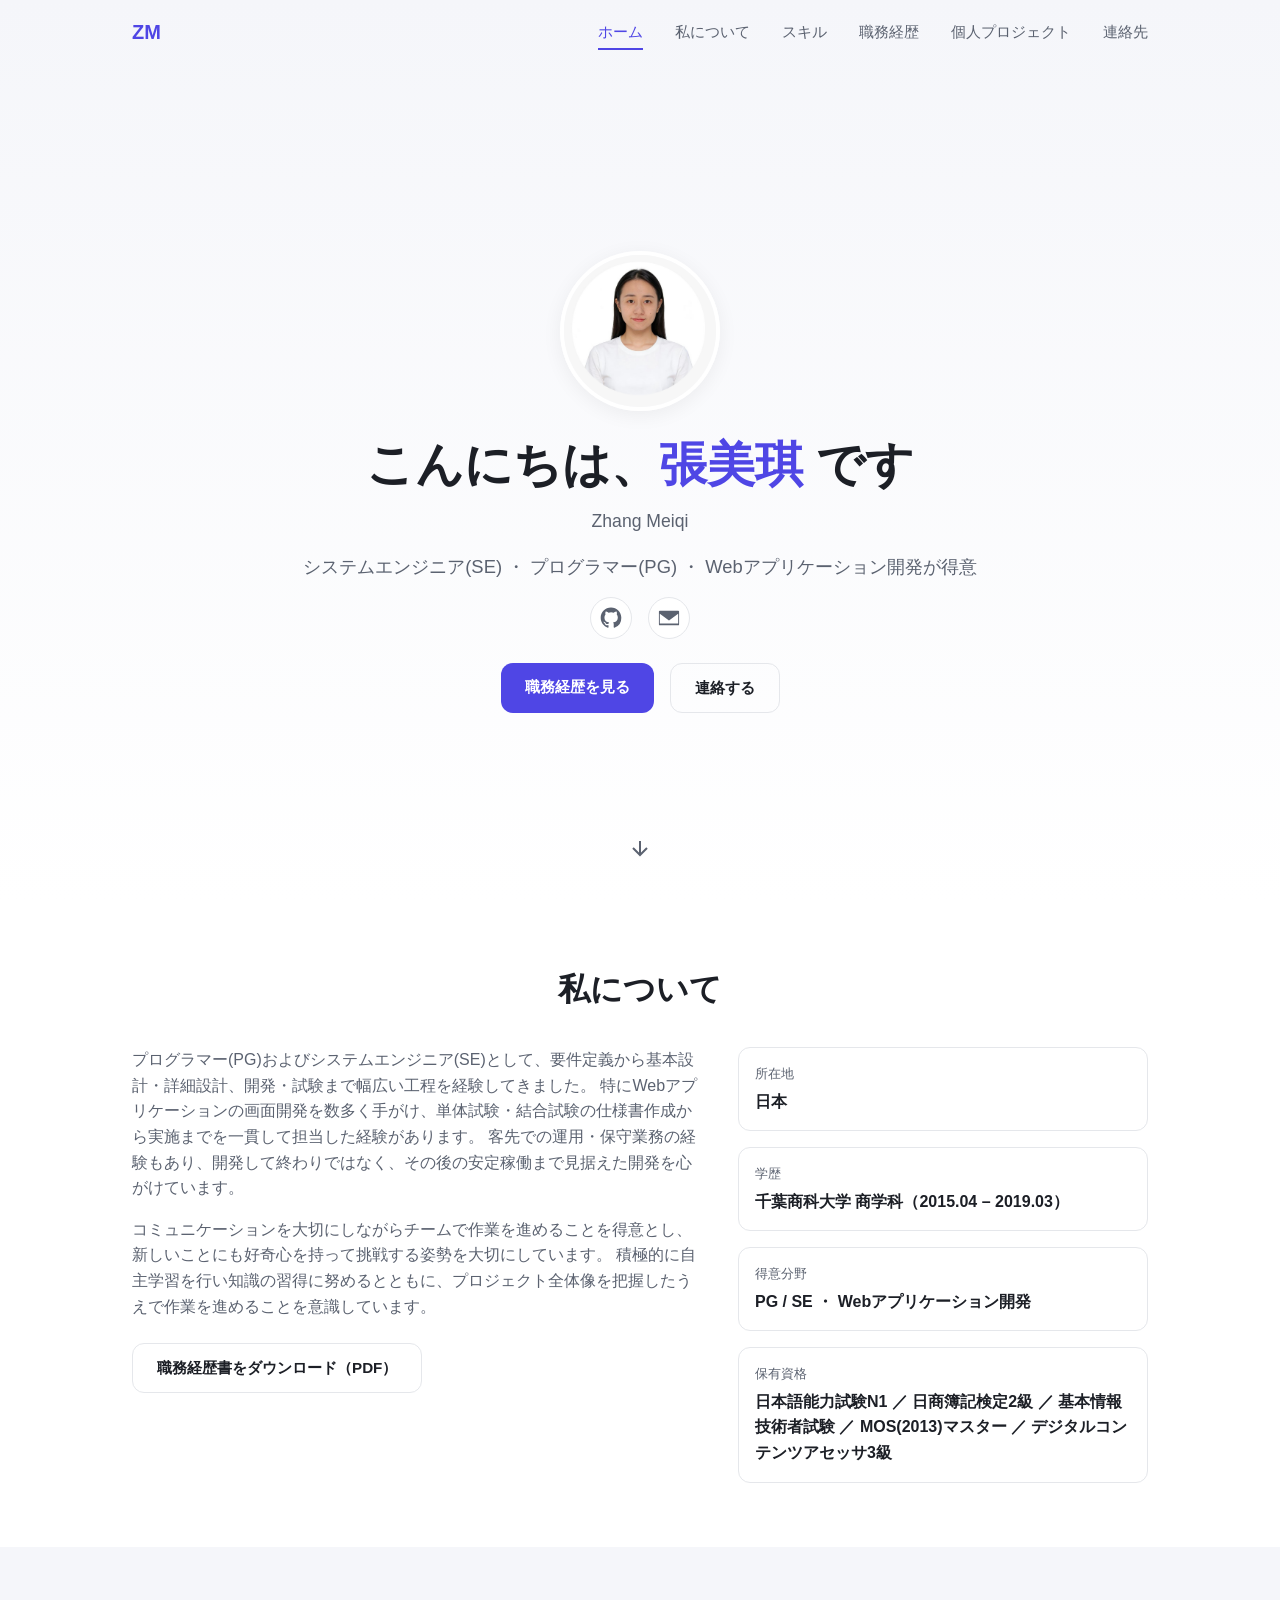
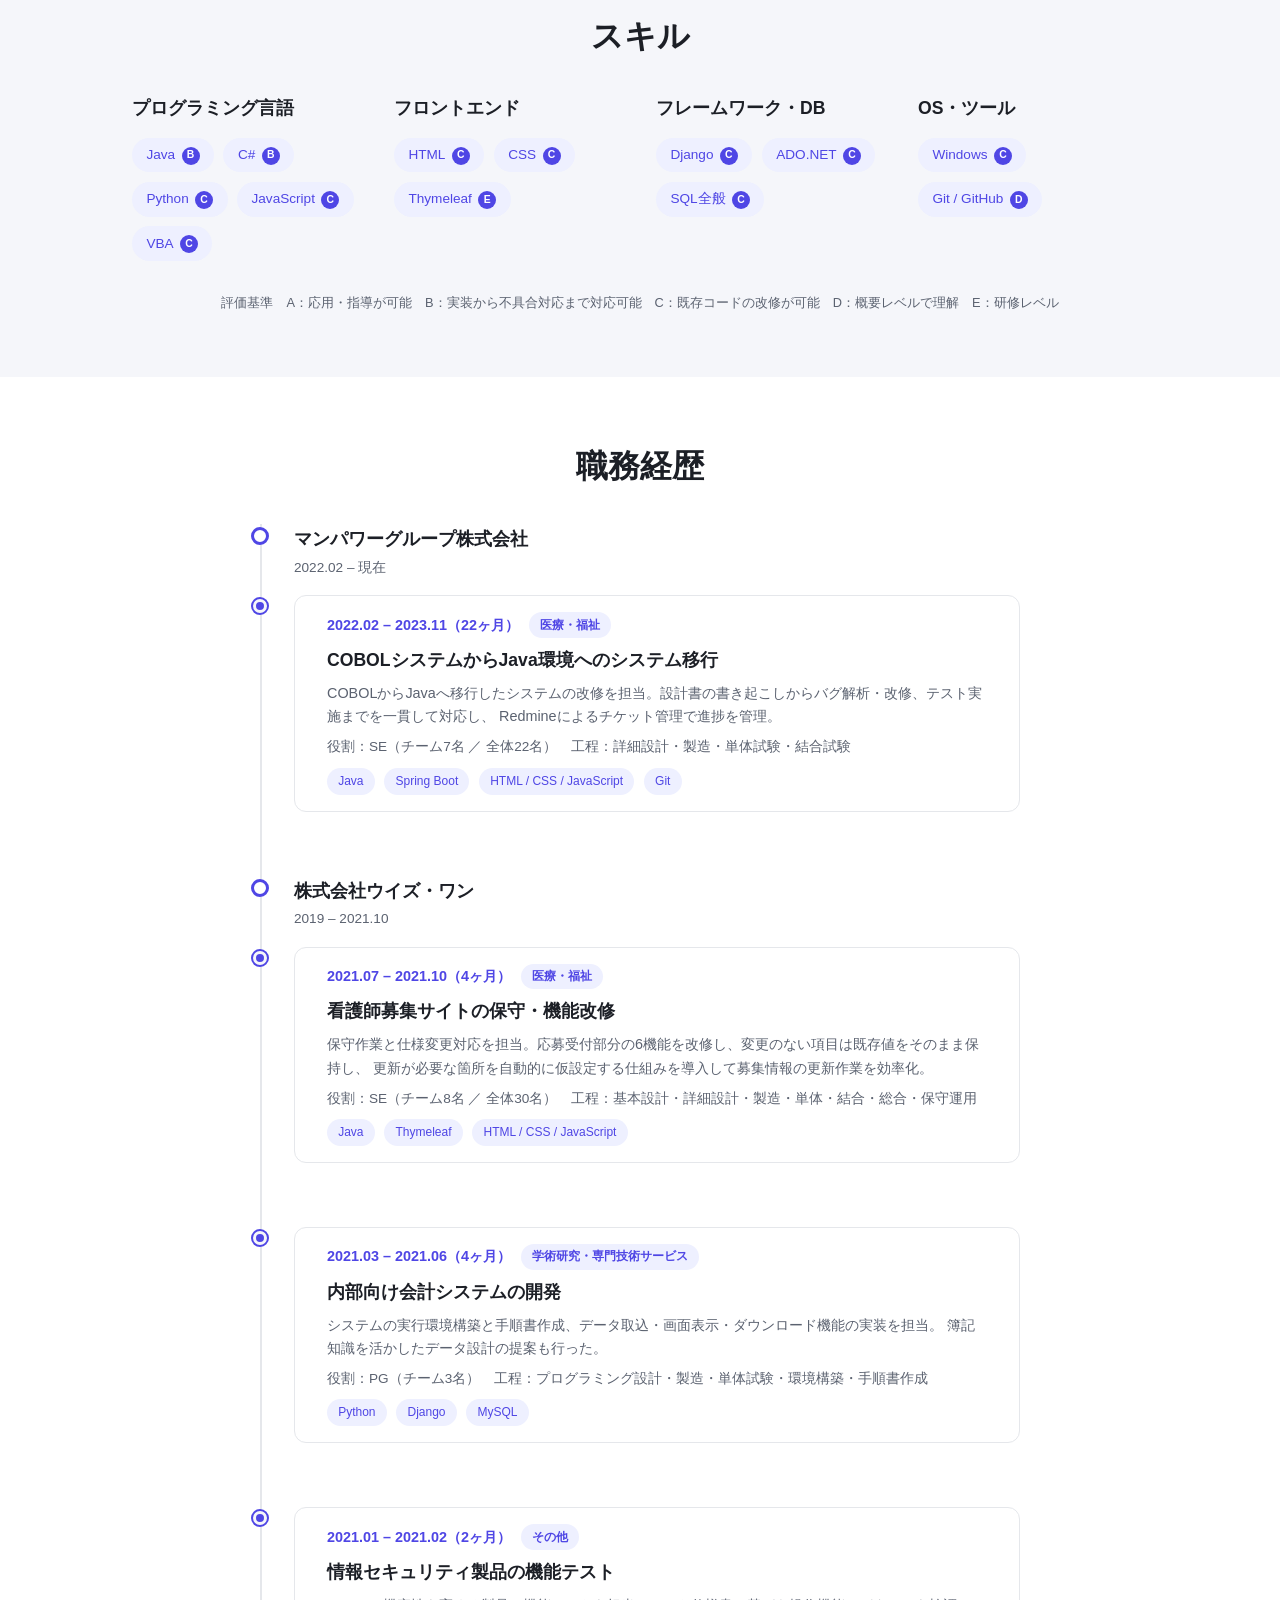
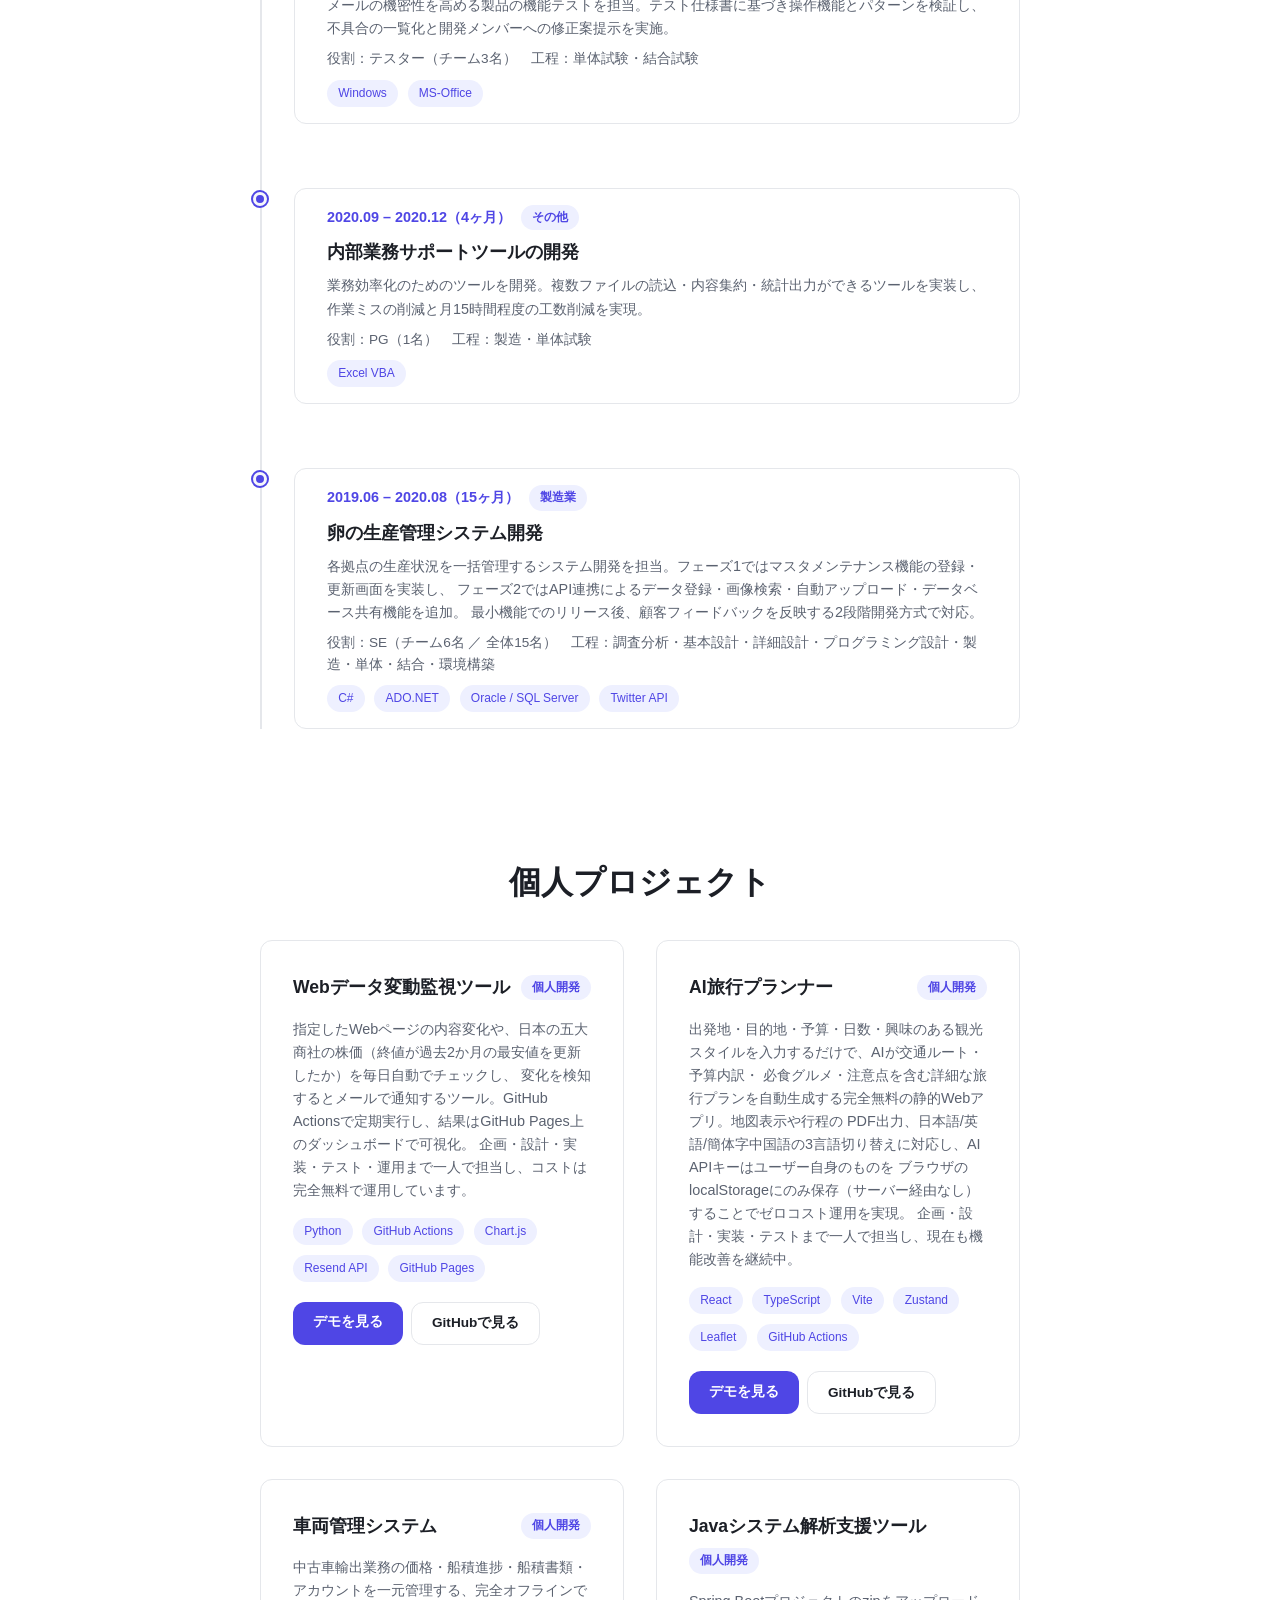
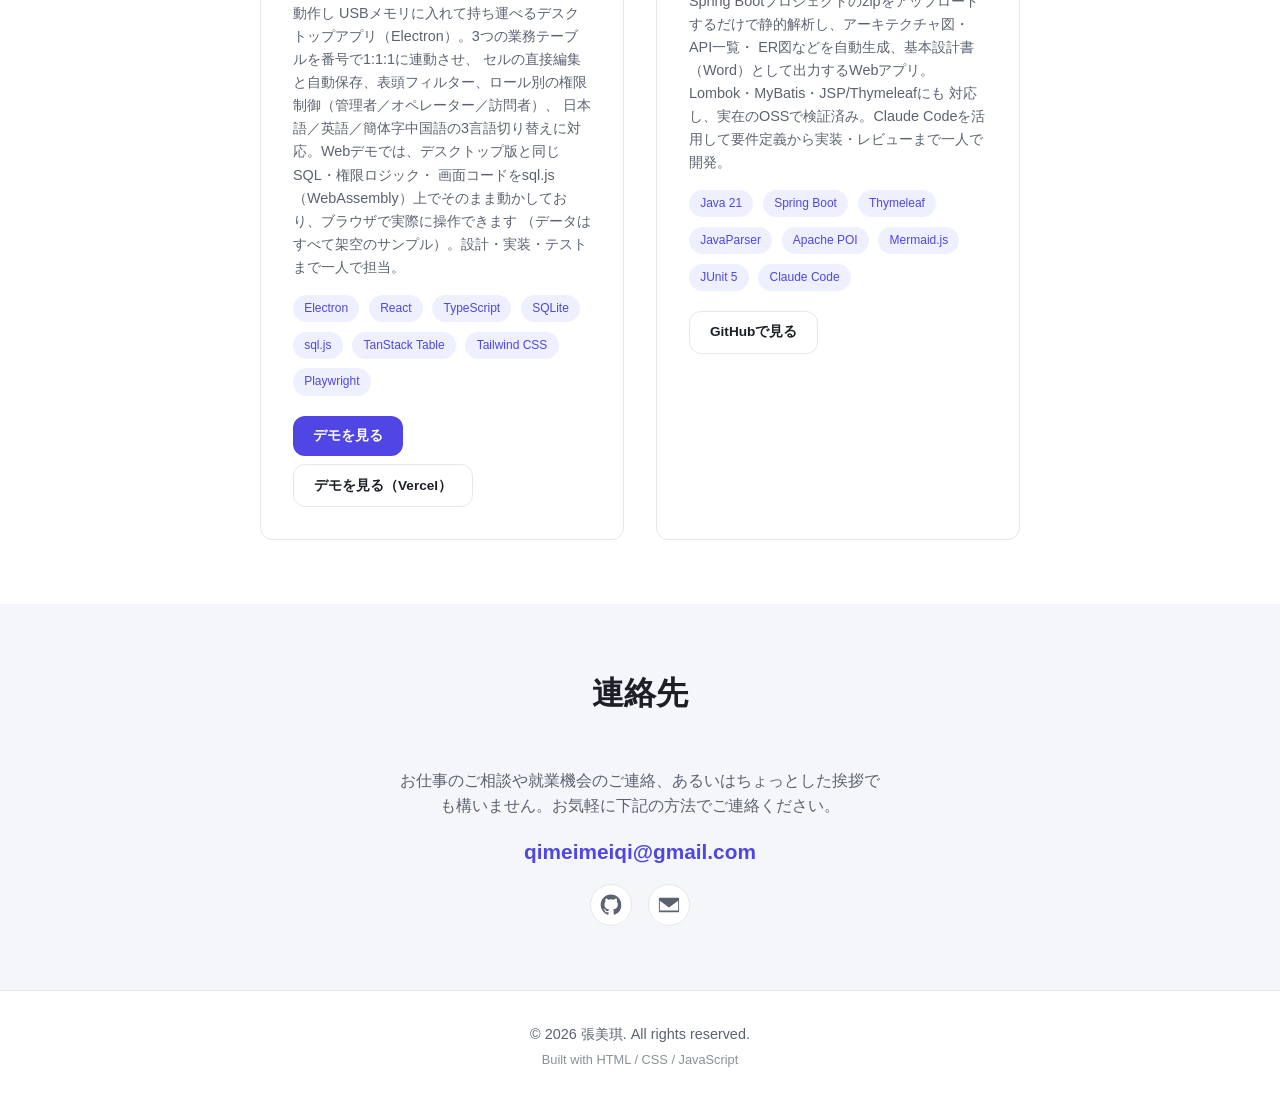
==== commit 8b19bf07: "Add Java system analysis support tool project card to personal projects section Co-Authored-By: Clau" ====
--- a/index.html
+++ b/index.html
@@ -390,6 +390,31 @@
             </div>
           </div>
 
+          <div class="project-card fade-in">
+            <div class="project-card-header">
+              <h3 class="project-card-title">Javaシステム解析支援ツール</h3>
+              <span class="project-card-badge">個人開発</span>
+            </div>
+            <p class="project-card-desc">
+              Spring Bootプロジェクトのzipをアップロードするだけで静的解析し、アーキテクチャ図・API一覧・
+              ER図などを自動生成、基本設計書（Word）として出力するWebアプリ。Lombok・MyBatis・JSP/Thymeleafにも
+              対応し、実在のOSSで検証済み。Claude Codeを活用して要件定義から実装・レビューまで一人で開発。
+            </p>
+            <div class="tag-cloud">
+              <span class="tag tag-sm">Java 21</span>
+              <span class="tag tag-sm">Spring Boot</span>
+              <span class="tag tag-sm">Thymeleaf</span>
+              <span class="tag tag-sm">JavaParser</span>
+              <span class="tag tag-sm">Apache POI</span>
+              <span class="tag tag-sm">Mermaid.js</span>
+              <span class="tag tag-sm">JUnit 5</span>
+              <span class="tag tag-sm">Claude Code</span>
+            </div>
+            <div class="project-card-links">
+              <a href="https://github.com/qimeimeiqi-hash/java-system-analyzer" class="btn btn-outline" target="_blank" rel="noopener noreferrer">GitHubで見る</a>
+            </div>
+          </div>
+
         </div>
       </div>
     </section>
